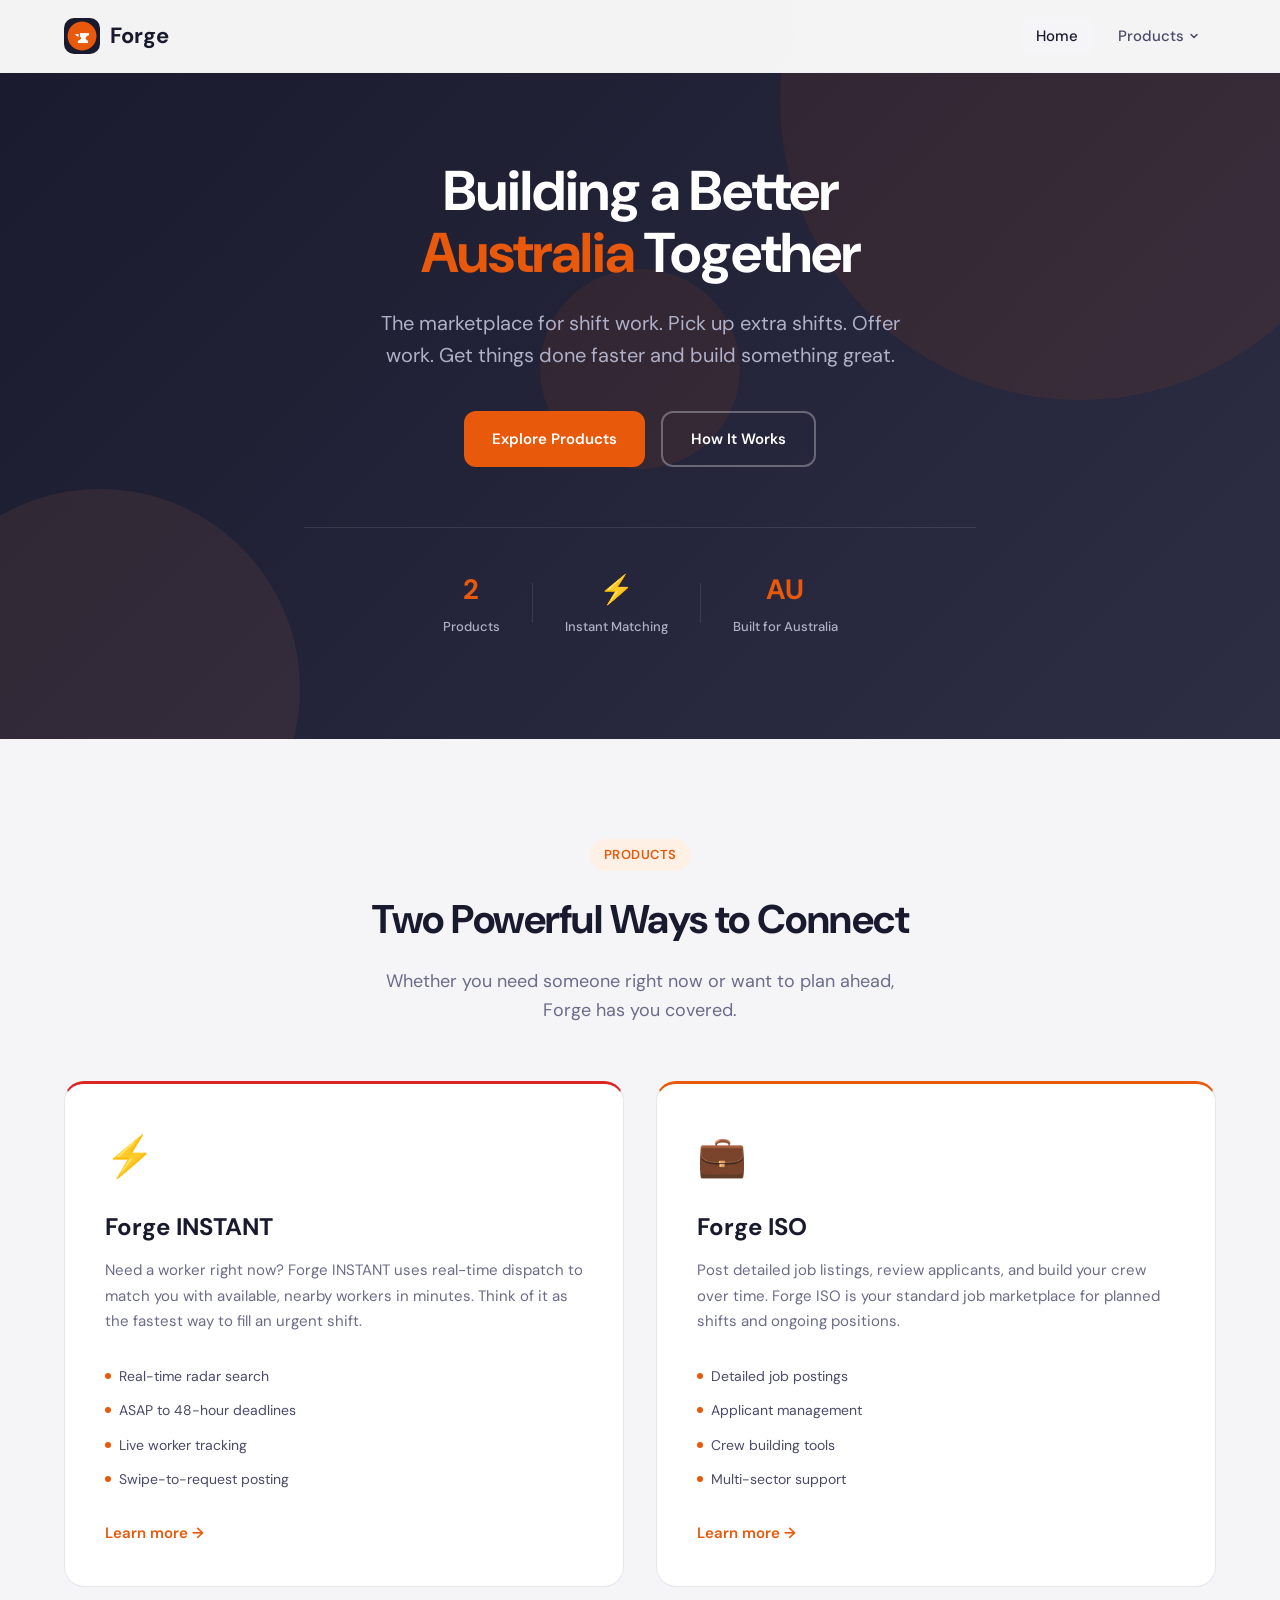
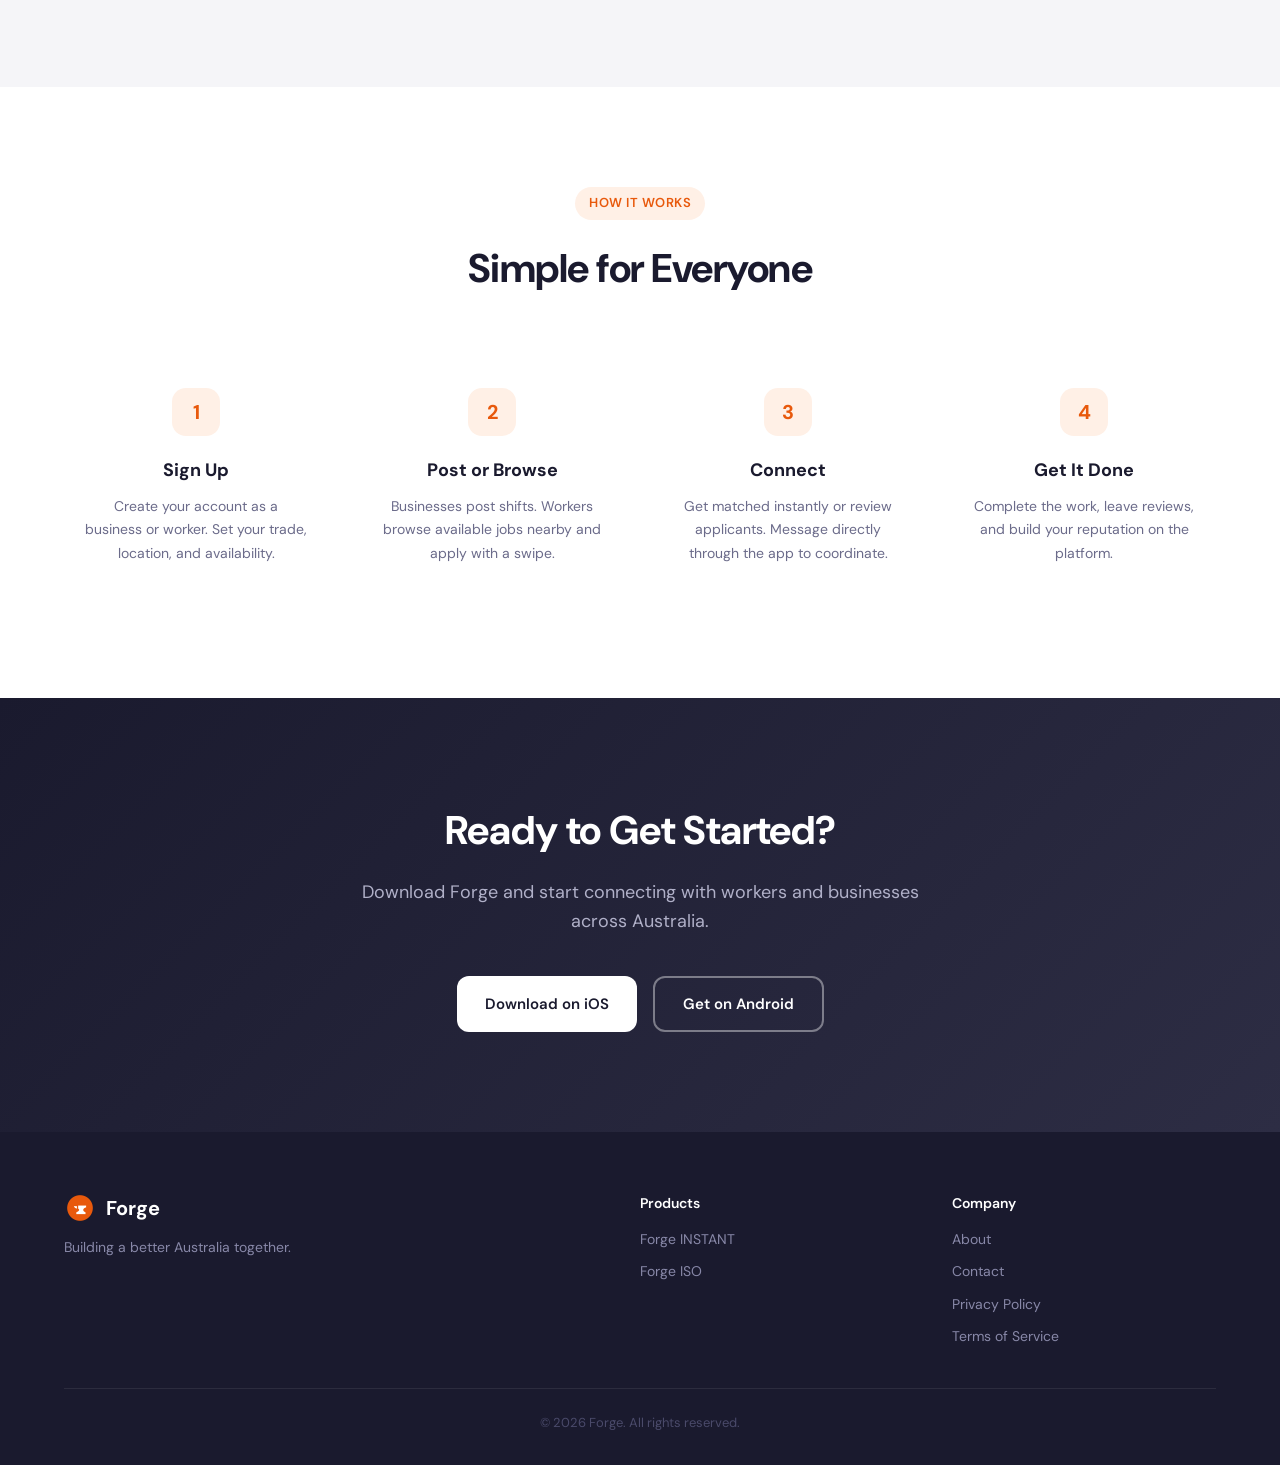
==== index.html @ b8b9a44b "Initial website - homepage, Forge INSTANT & Forge ISO product pages Co-Authored-By: Claude Opus 4.6 " ====
<!DOCTYPE html>
<html lang="en">
<head>
  <meta charset="UTF-8">
  <meta name="viewport" content="width=device-width, initial-scale=1.0">
  <title>Forge - Building a Better Australia Together</title>
  <link rel="icon" type="image/png" href="assets/icon.png">
  <link rel="preconnect" href="https://fonts.googleapis.com">
  <link rel="preconnect" href="https://fonts.gstatic.com" crossorigin>
  <link href="https://fonts.googleapis.com/css2?family=DM+Sans:ital,opsz,wght@0,9..40,400;0,9..40,500;0,9..40,600;0,9..40,700;1,9..40,400&display=swap" rel="stylesheet">
  <link rel="stylesheet" href="styles.css">
</head>
<body>

  <!-- Navigation -->
  <nav class="navbar">
    <div class="nav-container">
      <a href="index.html" class="nav-logo">
        <img src="assets/icon.png" alt="Forge" class="nav-logo-img">
        <span class="nav-logo-text">Forge</span>
      </a>

      <button class="nav-toggle" id="navToggle" aria-label="Toggle menu">
        <span></span>
        <span></span>
        <span></span>
      </button>

      <ul class="nav-menu" id="navMenu">
        <li><a href="index.html" class="nav-link active">Home</a></li>
        <li class="nav-dropdown">
          <a href="#" class="nav-link dropdown-trigger">
            Products
            <svg class="dropdown-arrow" width="12" height="12" viewBox="0 0 12 12" fill="none">
              <path d="M3 4.5L6 7.5L9 4.5" stroke="currentColor" stroke-width="1.5" stroke-linecap="round" stroke-linejoin="round"/>
            </svg>
          </a>
          <ul class="dropdown-menu">
            <li>
              <a href="forge-instant.html" class="dropdown-item">
                <span class="dropdown-icon">&#9889;</span>
                <div>
                  <span class="dropdown-item-title">Forge INSTANT</span>
                  <span class="dropdown-item-desc">Real-time worker dispatch</span>
                </div>
              </a>
            </li>
            <li>
              <a href="forge-iso.html" class="dropdown-item">
                <span class="dropdown-icon">&#128188;</span>
                <div>
                  <span class="dropdown-item-title">Forge ISO</span>
                  <span class="dropdown-item-desc">Standard job marketplace</span>
                </div>
              </a>
            </li>
          </ul>
        </li>
      </ul>
    </div>
  </nav>

  <!-- Hero Section -->
  <section class="hero">
    <div class="hero-bg-shapes">
      <div class="shape shape-1"></div>
      <div class="shape shape-2"></div>
      <div class="shape shape-3"></div>
    </div>
    <div class="container hero-content">
      <h1 class="hero-title">Building a Better<br><span class="highlight">Australia</span> Together</h1>
      <p class="hero-subtitle">The marketplace for shift work. Pick up extra shifts. Offer work. Get things done faster and build something great.</p>
      <div class="hero-actions">
        <a href="forge-instant.html" class="btn btn-primary">Explore Products</a>
        <a href="#how-it-works" class="btn btn-outline">How It Works</a>
      </div>
      <div class="hero-stats">
        <div class="stat">
          <span class="stat-number">2</span>
          <span class="stat-label">Products</span>
        </div>
        <div class="stat-divider"></div>
        <div class="stat">
          <span class="stat-number">&#9889;</span>
          <span class="stat-label">Instant Matching</span>
        </div>
        <div class="stat-divider"></div>
        <div class="stat">
          <span class="stat-number">AU</span>
          <span class="stat-label">Built for Australia</span>
        </div>
      </div>
    </div>
  </section>

  <!-- Products Overview -->
  <section class="products" id="products">
    <div class="container">
      <div class="section-header">
        <span class="section-tag">Products</span>
        <h2 class="section-title">Two Powerful Ways to Connect</h2>
        <p class="section-subtitle">Whether you need someone right now or want to plan ahead, Forge has you covered.</p>
      </div>

      <div class="product-cards">
        <!-- Forge INSTANT -->
        <a href="forge-instant.html" class="product-card product-card-instant">
          <div class="product-card-icon">&#9889;</div>
          <h3 class="product-card-title">Forge INSTANT</h3>
          <p class="product-card-desc">Need a worker right now? Forge INSTANT uses real-time dispatch to match you with available, nearby workers in minutes. Think of it as the fastest way to fill an urgent shift.</p>
          <ul class="product-features">
            <li>Real-time radar search</li>
            <li>ASAP to 48-hour deadlines</li>
            <li>Live worker tracking</li>
            <li>Swipe-to-request posting</li>
          </ul>
          <span class="product-card-link">Learn more &rarr;</span>
        </a>

        <!-- Forge ISO -->
        <a href="forge-iso.html" class="product-card product-card-iso">
          <div class="product-card-icon">&#128188;</div>
          <h3 class="product-card-title">Forge ISO</h3>
          <p class="product-card-desc">Post detailed job listings, review applicants, and build your crew over time. Forge ISO is your standard job marketplace for planned shifts and ongoing positions.</p>
          <ul class="product-features">
            <li>Detailed job postings</li>
            <li>Applicant management</li>
            <li>Crew building tools</li>
            <li>Multi-sector support</li>
          </ul>
          <span class="product-card-link">Learn more &rarr;</span>
        </a>
      </div>
    </div>
  </section>

  <!-- How It Works -->
  <section class="how-it-works" id="how-it-works">
    <div class="container">
      <div class="section-header">
        <span class="section-tag">How It Works</span>
        <h2 class="section-title">Simple for Everyone</h2>
      </div>

      <div class="steps-grid">
        <div class="step-card">
          <div class="step-number">1</div>
          <h3 class="step-title">Sign Up</h3>
          <p class="step-desc">Create your account as a business or worker. Set your trade, location, and availability.</p>
        </div>
        <div class="step-card">
          <div class="step-number">2</div>
          <h3 class="step-title">Post or Browse</h3>
          <p class="step-desc">Businesses post shifts. Workers browse available jobs nearby and apply with a swipe.</p>
        </div>
        <div class="step-card">
          <div class="step-number">3</div>
          <h3 class="step-title">Connect</h3>
          <p class="step-desc">Get matched instantly or review applicants. Message directly through the app to coordinate.</p>
        </div>
        <div class="step-card">
          <div class="step-number">4</div>
          <h3 class="step-title">Get It Done</h3>
          <p class="step-desc">Complete the work, leave reviews, and build your reputation on the platform.</p>
        </div>
      </div>
    </div>
  </section>

  <!-- CTA Section -->
  <section class="cta">
    <div class="container">
      <div class="cta-content">
        <h2 class="cta-title">Ready to Get Started?</h2>
        <p class="cta-subtitle">Download Forge and start connecting with workers and businesses across Australia.</p>
        <div class="cta-buttons">
          <a href="#" class="btn btn-white">Download on iOS</a>
          <a href="#" class="btn btn-white-outline">Get on Android</a>
        </div>
      </div>
    </div>
  </section>

  <!-- Footer -->
  <footer class="footer">
    <div class="container">
      <div class="footer-grid">
        <div class="footer-brand">
          <div class="footer-logo">
            <img src="assets/icon.png" alt="Forge" class="footer-logo-img">
            <span class="footer-logo-text">Forge</span>
          </div>
          <p class="footer-tagline">Building a better Australia together.</p>
        </div>
        <div class="footer-links">
          <h4 class="footer-heading">Products</h4>
          <a href="forge-instant.html">Forge INSTANT</a>
          <a href="forge-iso.html">Forge ISO</a>
        </div>
        <div class="footer-links">
          <h4 class="footer-heading">Company</h4>
          <a href="#">About</a>
          <a href="#">Contact</a>
          <a href="#">Privacy Policy</a>
          <a href="#">Terms of Service</a>
        </div>
      </div>
      <div class="footer-bottom">
        <p>&copy; 2026 Forge. All rights reserved.</p>
      </div>
    </div>
  </footer>

  <script src="script.js"></script>
</body>
</html>
---- styles.css ----
/* ─── Forge Color Palette (matched from app) ─── */
:root {
  --orange: #E8590C;
  --orange-light: #FF8A4C;
  --orange-muted: #FFF0E6;
  --charcoal: #1A1A2E;
  --charcoal-light: #2D2D44;
  --steel: #4A4A6A;
  --steel-light: #8888A8;
  --slate: #B0B0C8;
  --background: #F5F5F8;
  --surface: #FFFFFF;
  --surface-secondary: #EEEEF2;
  --urgent: #DC2626;
  --urgent-light: #FEE2E2;
  --success: #16A34A;
  --success-light: #DCFCE7;
  --text: #1A1A2E;
  --text-secondary: #6B6B8A;
  --text-muted: #9CA3AF;
  --border: #E5E5EC;
  --border-light: #F0F0F5;
}

/* ─── Reset & Base ─── */
*, *::before, *::after {
  margin: 0;
  padding: 0;
  box-sizing: border-box;
}

html {
  scroll-behavior: smooth;
}

body {
  font-family: 'DM Sans', -apple-system, BlinkMacSystemFont, sans-serif;
  color: var(--text);
  background: var(--surface);
  line-height: 1.6;
  -webkit-font-smoothing: antialiased;
}

a {
  text-decoration: none;
  color: inherit;
}

.container {
  max-width: 1200px;
  margin: 0 auto;
  padding: 0 24px;
}

/* ─── Navbar ─── */
.navbar {
  position: fixed;
  top: 0;
  left: 0;
  right: 0;
  z-index: 1000;
  background: rgba(255, 255, 255, 0.95);
  backdrop-filter: blur(20px);
  -webkit-backdrop-filter: blur(20px);
  border-bottom: 1px solid var(--border-light);
}

.nav-container {
  max-width: 1200px;
  margin: 0 auto;
  padding: 0 24px;
  display: flex;
  align-items: center;
  justify-content: space-between;
  height: 72px;
}

.nav-logo {
  display: flex;
  align-items: center;
  gap: 10px;
}

.nav-logo-img {
  width: 36px;
  height: 36px;
  border-radius: 10px;
}

.nav-logo-text {
  font-size: 22px;
  font-weight: 700;
  color: var(--charcoal);
}

.nav-menu {
  display: flex;
  align-items: center;
  gap: 8px;
  list-style: none;
}

.nav-link {
  padding: 8px 16px;
  font-size: 15px;
  font-weight: 500;
  color: var(--steel);
  border-radius: 8px;
  transition: all 0.2s;
}

.nav-link:hover,
.nav-link.active {
  color: var(--charcoal);
  background: var(--background);
}

/* Dropdown */
.nav-dropdown {
  position: relative;
}

.dropdown-trigger {
  display: flex;
  align-items: center;
  gap: 4px;
  cursor: pointer;
}

.dropdown-arrow {
  transition: transform 0.2s;
}

.nav-dropdown:hover .dropdown-arrow {
  transform: rotate(180deg);
}

.dropdown-menu {
  position: absolute;
  top: calc(100% + 8px);
  left: 50%;
  transform: translateX(-50%);
  background: var(--surface);
  border: 1px solid var(--border);
  border-radius: 16px;
  padding: 8px;
  min-width: 280px;
  box-shadow: 0 12px 40px rgba(0, 0, 0, 0.12);
  opacity: 0;
  visibility: hidden;
  transform: translateX(-50%) translateY(8px);
  transition: all 0.2s ease;
  list-style: none;
}

.nav-dropdown:hover .dropdown-menu {
  opacity: 1;
  visibility: visible;
  transform: translateX(-50%) translateY(0);
}

.dropdown-item {
  display: flex;
  align-items: center;
  gap: 12px;
  padding: 12px 16px;
  border-radius: 12px;
  transition: background 0.15s;
}

.dropdown-item:hover {
  background: var(--background);
}

.dropdown-icon {
  font-size: 24px;
  width: 40px;
  height: 40px;
  display: flex;
  align-items: center;
  justify-content: center;
  background: var(--orange-muted);
  border-radius: 10px;
  flex-shrink: 0;
}

.dropdown-item-title {
  display: block;
  font-weight: 600;
  font-size: 14px;
  color: var(--charcoal);
}

.dropdown-item-desc {
  display: block;
  font-size: 13px;
  color: var(--text-muted);
}

/* Mobile nav toggle */
.nav-toggle {
  display: none;
  flex-direction: column;
  gap: 5px;
  background: none;
  border: none;
  cursor: pointer;
  padding: 4px;
}

.nav-toggle span {
  display: block;
  width: 24px;
  height: 2px;
  background: var(--charcoal);
  border-radius: 2px;
  transition: all 0.3s;
}

/* ─── Hero ─── */
.hero {
  position: relative;
  padding: 160px 0 100px;
  overflow: hidden;
  background: linear-gradient(135deg, var(--charcoal) 0%, var(--charcoal-light) 100%);
  color: #fff;
}

.hero-bg-shapes {
  position: absolute;
  inset: 0;
  overflow: hidden;
}

.shape {
  position: absolute;
  border-radius: 50%;
  opacity: 0.08;
}

.shape-1 {
  width: 600px;
  height: 600px;
  background: var(--orange);
  top: -200px;
  right: -100px;
}

.shape-2 {
  width: 400px;
  height: 400px;
  background: var(--orange-light);
  bottom: -150px;
  left: -100px;
}

.shape-3 {
  width: 200px;
  height: 200px;
  background: var(--orange);
  top: 50%;
  left: 50%;
  transform: translate(-50%, -50%);
}

.hero-content {
  position: relative;
  text-align: center;
  max-width: 720px;
  margin: 0 auto;
}

.hero-title {
  font-size: 56px;
  font-weight: 700;
  line-height: 1.1;
  margin-bottom: 24px;
  letter-spacing: -1px;
}

.highlight {
  color: var(--orange);
}

.hero-subtitle {
  font-size: 20px;
  color: var(--slate);
  line-height: 1.6;
  margin-bottom: 40px;
  max-width: 560px;
  margin-left: auto;
  margin-right: auto;
}

.hero-actions {
  display: flex;
  gap: 16px;
  justify-content: center;
  margin-bottom: 60px;
}

.hero-stats {
  display: flex;
  align-items: center;
  justify-content: center;
  gap: 32px;
  padding-top: 40px;
  border-top: 1px solid rgba(255, 255, 255, 0.1);
}

.stat {
  text-align: center;
}

.stat-number {
  display: block;
  font-size: 28px;
  font-weight: 700;
  color: var(--orange);
}

.stat-label {
  font-size: 13px;
  color: var(--slate);
  font-weight: 500;
}

.stat-divider {
  width: 1px;
  height: 40px;
  background: rgba(255, 255, 255, 0.1);
}

/* ─── Buttons ─── */
.btn {
  display: inline-flex;
  align-items: center;
  justify-content: center;
  padding: 14px 28px;
  font-size: 15px;
  font-weight: 600;
  border-radius: 12px;
  transition: all 0.2s;
  cursor: pointer;
  border: none;
  font-family: inherit;
}

.btn-primary {
  background: var(--orange);
  color: #fff;
}

.btn-primary:hover {
  background: #d14e08;
  transform: translateY(-1px);
  box-shadow: 0 8px 24px rgba(232, 89, 12, 0.3);
}

.btn-outline {
  background: transparent;
  color: #fff;
  border: 2px solid rgba(255, 255, 255, 0.3);
}

.btn-outline:hover {
  border-color: rgba(255, 255, 255, 0.6);
  background: rgba(255, 255, 255, 0.05);
}

.btn-white {
  background: #fff;
  color: var(--charcoal);
}

.btn-white:hover {
  transform: translateY(-1px);
  box-shadow: 0 8px 24px rgba(0, 0, 0, 0.15);
}

.btn-white-outline {
  background: transparent;
  color: #fff;
  border: 2px solid rgba(255, 255, 255, 0.4);
}

.btn-white-outline:hover {
  border-color: #fff;
  background: rgba(255, 255, 255, 0.1);
}

/* ─── Section Headers ─── */
.section-header {
  text-align: center;
  margin-bottom: 56px;
}

.section-tag {
  display: inline-block;
  padding: 6px 14px;
  font-size: 13px;
  font-weight: 600;
  color: var(--orange);
  background: var(--orange-muted);
  border-radius: 20px;
  margin-bottom: 16px;
  text-transform: uppercase;
  letter-spacing: 0.5px;
}

.section-title {
  font-size: 40px;
  font-weight: 700;
  color: var(--charcoal);
  margin-bottom: 16px;
  letter-spacing: -0.5px;
}

.section-subtitle {
  font-size: 18px;
  color: var(--text-secondary);
  max-width: 560px;
  margin: 0 auto;
}

/* ─── Products Section ─── */
.products {
  padding: 100px 0;
  background: var(--background);
}

.product-cards {
  display: grid;
  grid-template-columns: 1fr 1fr;
  gap: 32px;
}

.product-card {
  display: block;
  background: var(--surface);
  border-radius: 20px;
  padding: 40px;
  border: 1px solid var(--border);
  transition: all 0.3s ease;
}

.product-card:hover {
  transform: translateY(-4px);
  box-shadow: 0 20px 60px rgba(0, 0, 0, 0.08);
  border-color: var(--orange);
}

.product-card-icon {
  font-size: 40px;
  margin-bottom: 20px;
}

.product-card-title {
  font-size: 24px;
  font-weight: 700;
  color: var(--charcoal);
  margin-bottom: 12px;
}

.product-card-desc {
  font-size: 15px;
  color: var(--text-secondary);
  line-height: 1.7;
  margin-bottom: 24px;
}

.product-features {
  list-style: none;
  margin-bottom: 24px;
}

.product-features li {
  padding: 6px 0;
  font-size: 14px;
  color: var(--steel);
  display: flex;
  align-items: center;
  gap: 8px;
}

.product-features li::before {
  content: '';
  width: 6px;
  height: 6px;
  border-radius: 50%;
  background: var(--orange);
  flex-shrink: 0;
}

.product-card-link {
  font-size: 15px;
  font-weight: 600;
  color: var(--orange);
  transition: gap 0.2s;
  display: inline-flex;
  align-items: center;
  gap: 4px;
}

.product-card:hover .product-card-link {
  gap: 8px;
}

/* Instant card accent */
.product-card-instant {
  border-top: 3px solid var(--urgent);
}

/* ISO card accent */
.product-card-iso {
  border-top: 3px solid var(--orange);
}

/* ─── How It Works ─── */
.how-it-works {
  padding: 100px 0;
}

.steps-grid {
  display: grid;
  grid-template-columns: repeat(4, 1fr);
  gap: 32px;
}

.step-card {
  text-align: center;
  padding: 32px 20px;
}

.step-number {
  width: 48px;
  height: 48px;
  border-radius: 14px;
  background: var(--orange-muted);
  color: var(--orange);
  font-size: 20px;
  font-weight: 700;
  display: inline-flex;
  align-items: center;
  justify-content: center;
  margin-bottom: 20px;
}

.step-title {
  font-size: 18px;
  font-weight: 700;
  color: var(--charcoal);
  margin-bottom: 10px;
}

.step-desc {
  font-size: 14px;
  color: var(--text-secondary);
  line-height: 1.7;
}

/* ─── CTA Section ─── */
.cta {
  padding: 100px 0;
  background: linear-gradient(135deg, var(--charcoal) 0%, var(--charcoal-light) 100%);
}

.cta-content {
  text-align: center;
  max-width: 560px;
  margin: 0 auto;
}

.cta-title {
  font-size: 40px;
  font-weight: 700;
  color: #fff;
  margin-bottom: 16px;
}

.cta-subtitle {
  font-size: 18px;
  color: var(--slate);
  margin-bottom: 40px;
  line-height: 1.6;
}

.cta-buttons {
  display: flex;
  gap: 16px;
  justify-content: center;
}

/* ─── Footer ─── */
.footer {
  padding: 60px 0 32px;
  background: var(--charcoal);
  color: var(--slate);
}

.footer-grid {
  display: grid;
  grid-template-columns: 2fr 1fr 1fr;
  gap: 48px;
  padding-bottom: 40px;
  border-bottom: 1px solid rgba(255, 255, 255, 0.08);
}

.footer-logo {
  display: flex;
  align-items: center;
  gap: 10px;
  margin-bottom: 12px;
}

.footer-logo-img {
  width: 32px;
  height: 32px;
  border-radius: 8px;
}

.footer-logo-text {
  font-size: 20px;
  font-weight: 700;
  color: #fff;
}

.footer-tagline {
  font-size: 14px;
  color: var(--steel-light);
}

.footer-links {
  display: flex;
  flex-direction: column;
  gap: 10px;
}

.footer-heading {
  font-size: 14px;
  font-weight: 600;
  color: #fff;
  margin-bottom: 4px;
}

.footer-links a {
  font-size: 14px;
  color: var(--steel-light);
  transition: color 0.2s;
}

.footer-links a:hover {
  color: var(--orange);
}

.footer-bottom {
  padding-top: 24px;
  text-align: center;
  font-size: 13px;
  color: var(--steel);
}

/* ─── Responsive ─── */
@media (max-width: 768px) {
  .nav-toggle {
    display: flex;
  }

  .nav-menu {
    display: none;
    position: absolute;
    top: 72px;
    left: 0;
    right: 0;
    background: var(--surface);
    flex-direction: column;
    padding: 16px 24px;
    border-bottom: 1px solid var(--border);
    box-shadow: 0 8px 24px rgba(0, 0, 0, 0.08);
  }

  .nav-menu.open {
    display: flex;
  }

  .dropdown-menu {
    position: static;
    transform: none;
    box-shadow: none;
    border: none;
    padding: 0 0 0 16px;
    opacity: 1;
    visibility: visible;
    display: none;
    min-width: auto;
  }

  .nav-dropdown.open .dropdown-menu {
    display: block;
  }

  .hero-title {
    font-size: 36px;
  }

  .hero-subtitle {
    font-size: 17px;
  }

  .hero-actions {
    flex-direction: column;
    align-items: center;
  }

  .hero-stats {
    flex-direction: column;
    gap: 20px;
  }

  .stat-divider {
    width: 40px;
    height: 1px;
  }

  .product-cards {
    grid-template-columns: 1fr;
  }

  .steps-grid {
    grid-template-columns: 1fr 1fr;
    gap: 24px;
  }

  .section-title {
    font-size: 30px;
  }

  .cta-title {
    font-size: 30px;
  }

  .cta-buttons {
    flex-direction: column;
    align-items: center;
  }

  .footer-grid {
    grid-template-columns: 1fr;
    gap: 32px;
  }
}

@media (max-width: 480px) {
  .hero {
    padding: 130px 0 70px;
  }

  .hero-title {
    font-size: 30px;
  }

  .steps-grid {
    grid-template-columns: 1fr;
  }

  .product-card {
    padding: 28px;
  }
}
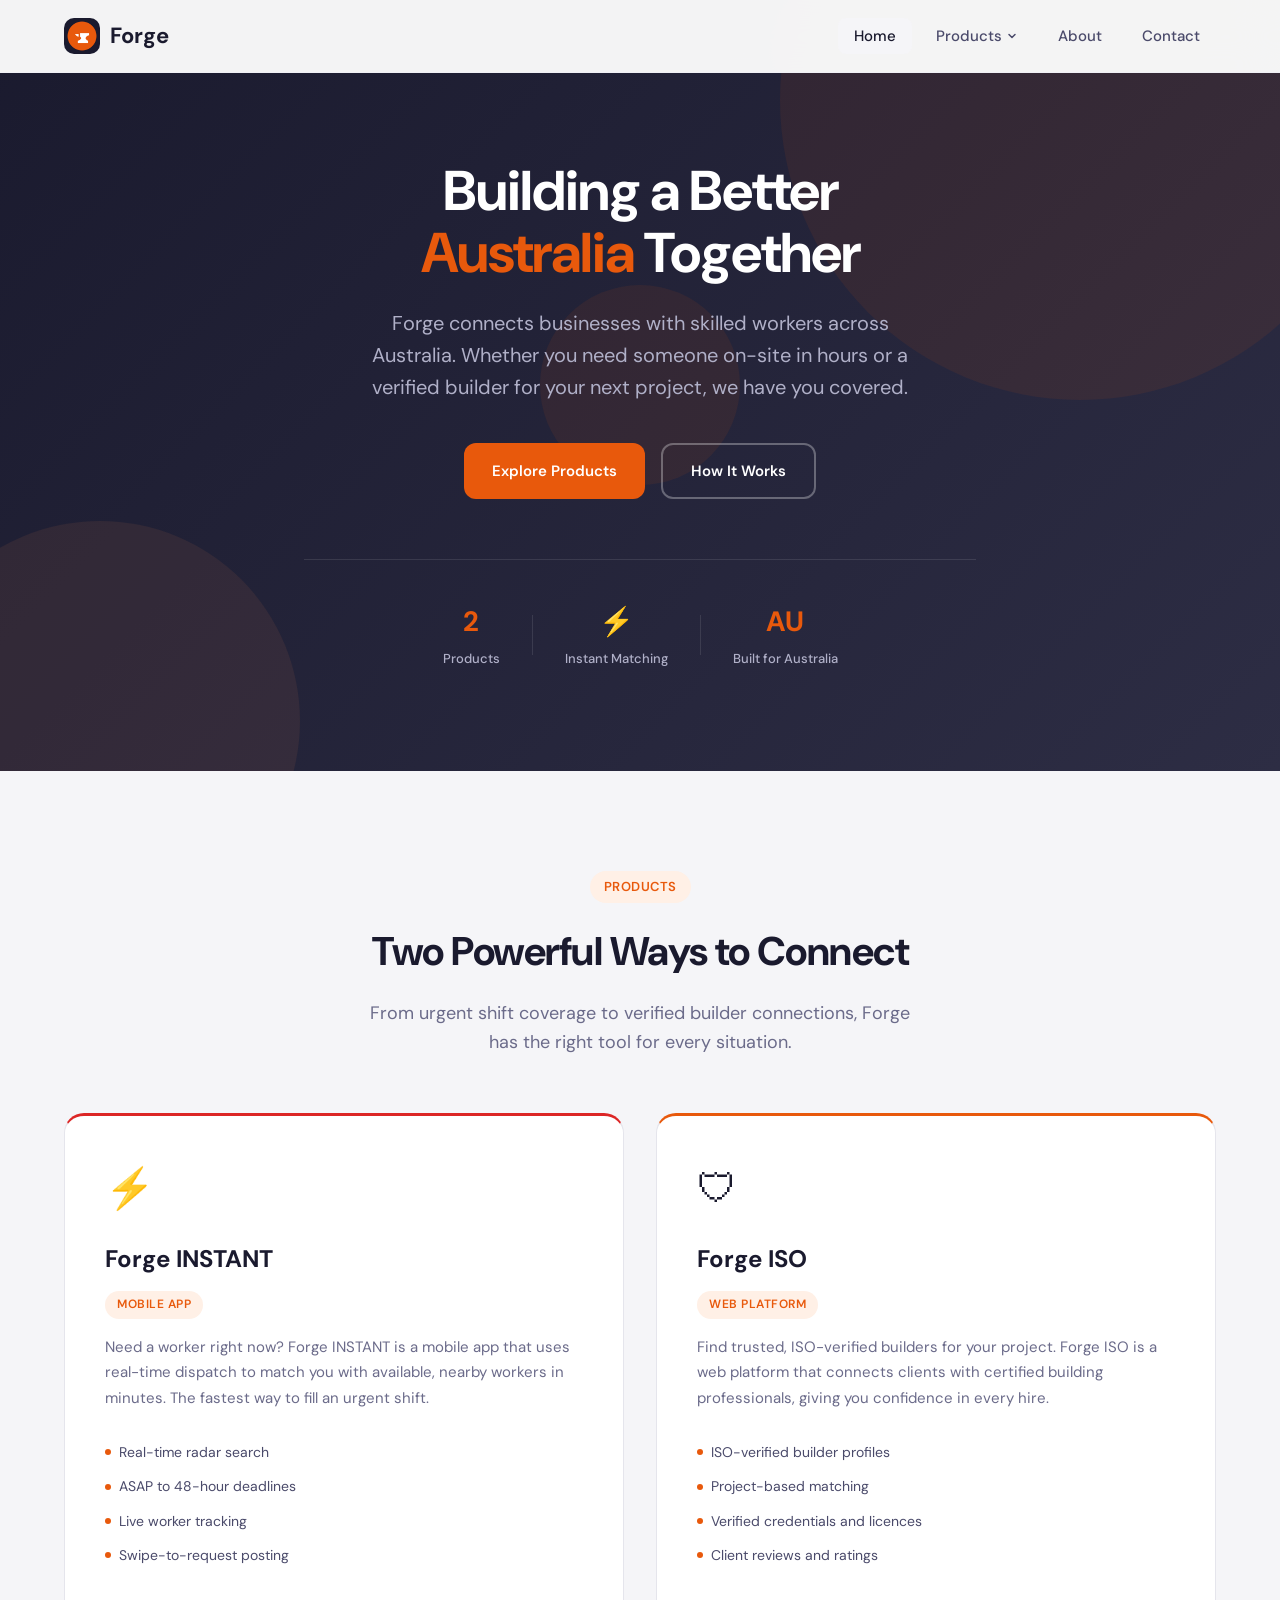
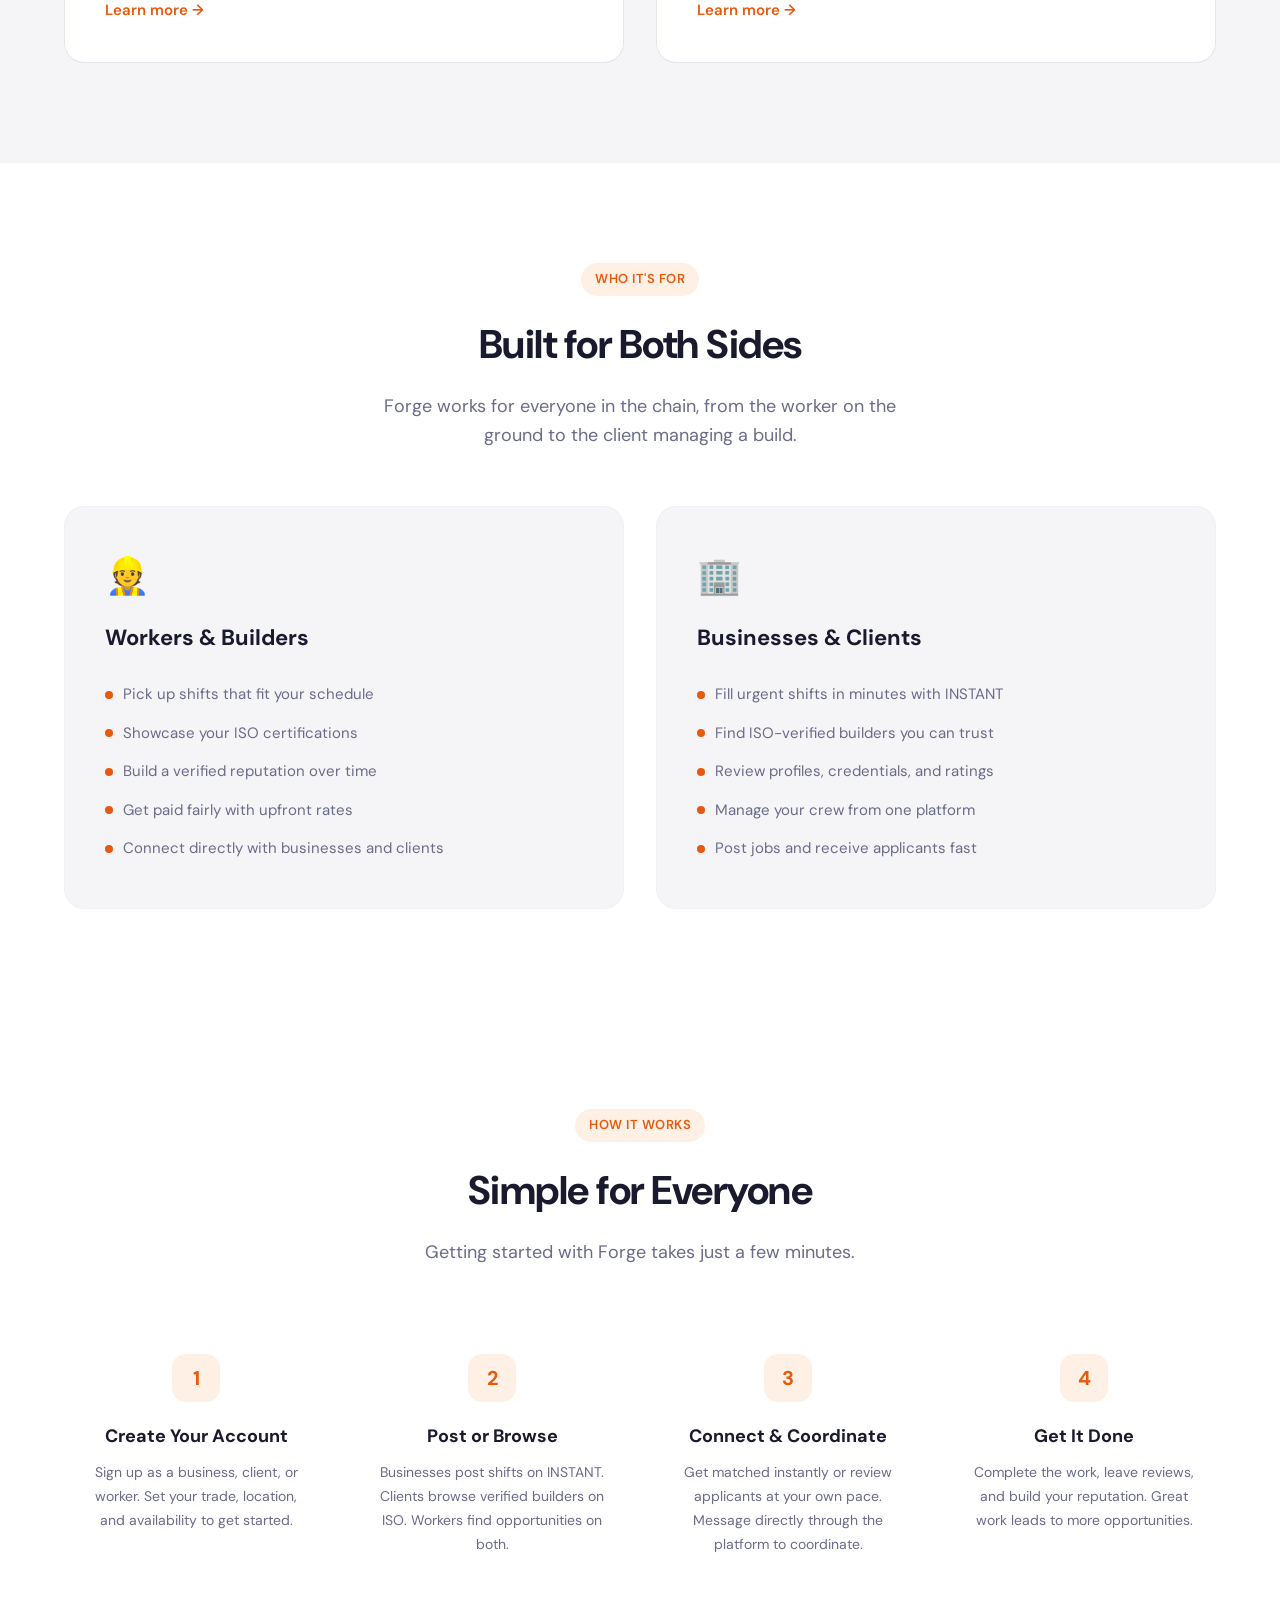
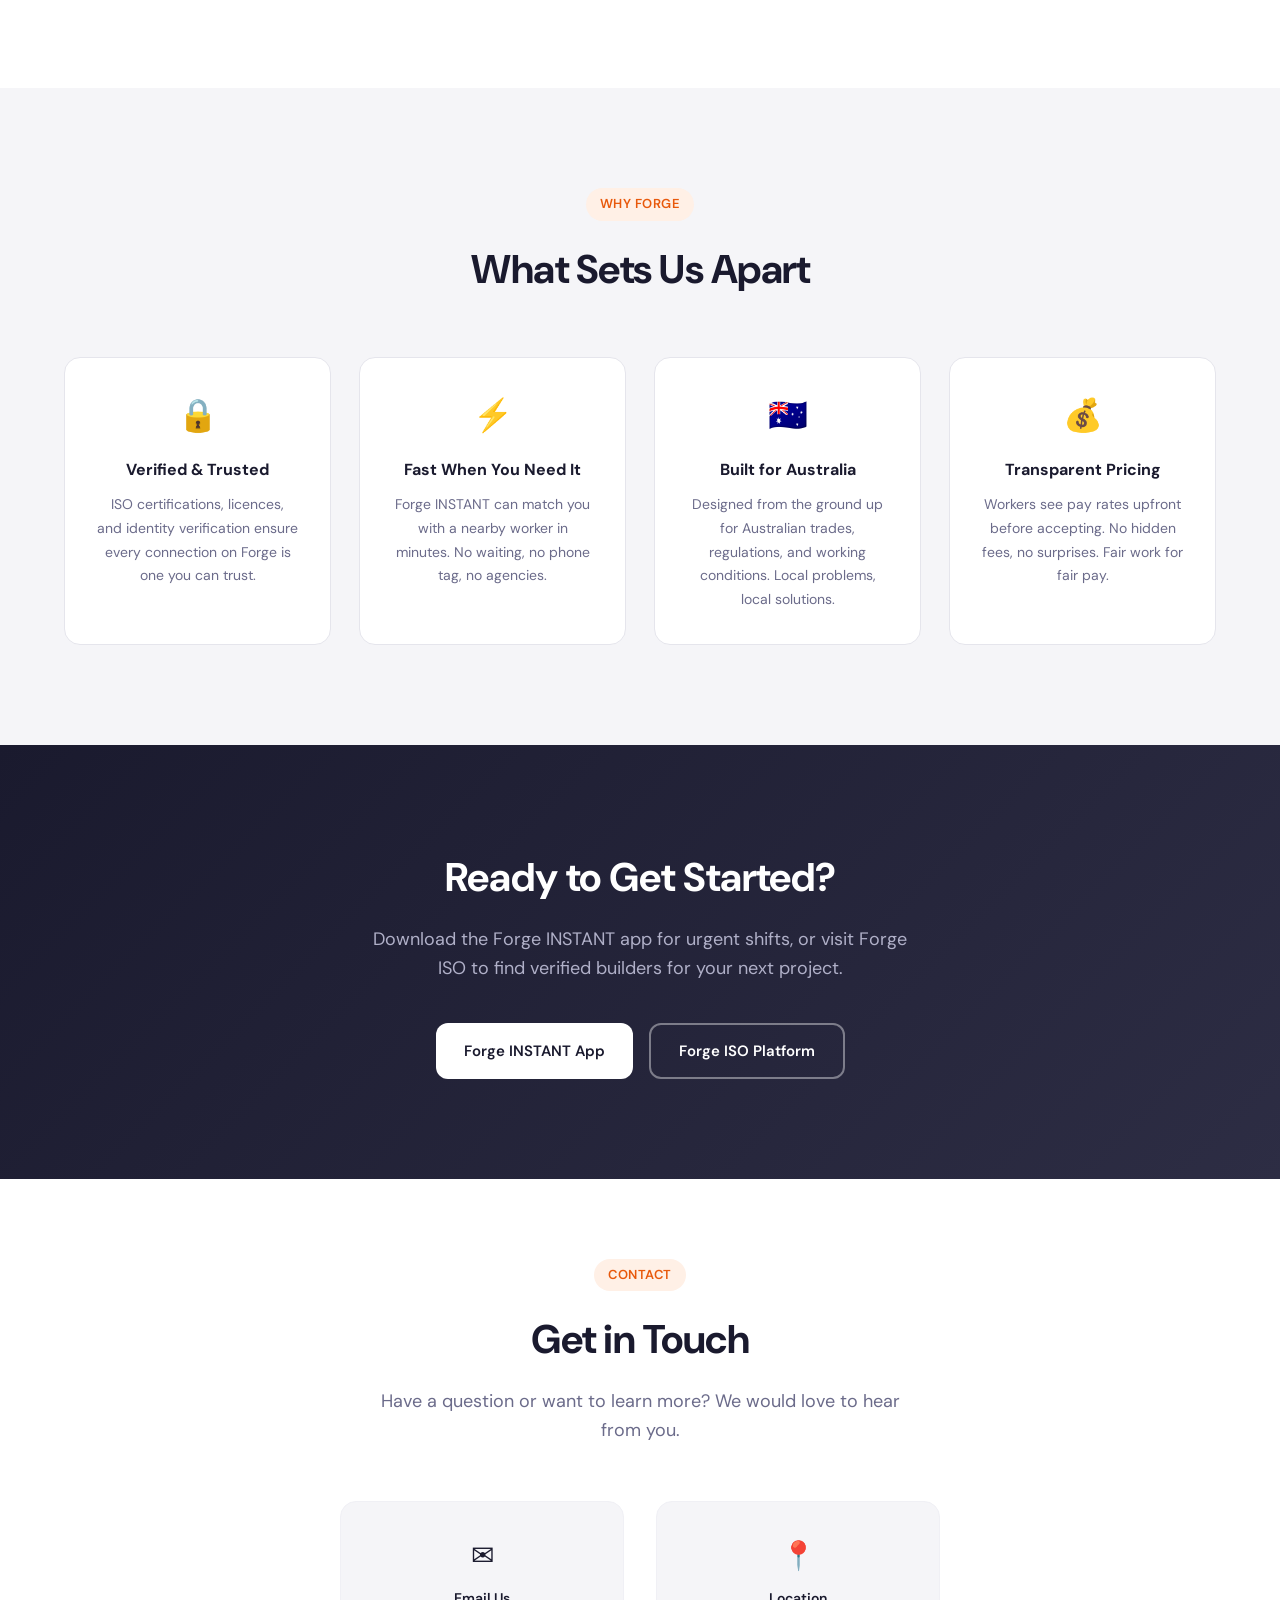
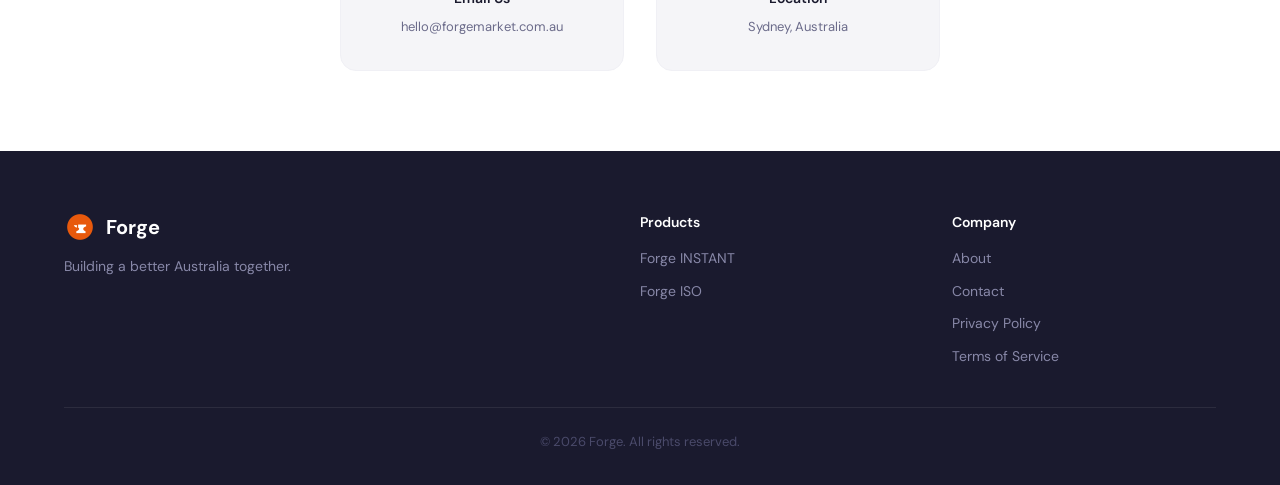
==== commit 37101c44: "Refine website copy, add new sections, update Forge ISO messaging - Updated Forge ISO to focus on IS" ====
--- a/index.html
+++ b/index.html
@@ -4,6 +4,11 @@
   <meta charset="UTF-8">
   <meta name="viewport" content="width=device-width, initial-scale=1.0">
   <title>Forge - Building a Better Australia Together</title>
+  <meta name="description" content="Forge connects businesses with skilled workers across Australia. Forge INSTANT for urgent shift filling via mobile. Forge ISO for connecting clients with ISO-verified builders.">
+  <meta property="og:title" content="Forge - Building a Better Australia Together">
+  <meta property="og:description" content="Two powerful products to connect businesses with skilled workers across Australia.">
+  <meta property="og:type" content="website">
+  <meta property="og:image" content="assets/icon.png">
   <link rel="icon" type="image/png" href="assets/icon.png">
   <link rel="preconnect" href="https://fonts.googleapis.com">
   <link rel="preconnect" href="https://fonts.gstatic.com" crossorigin>
@@ -41,21 +46,23 @@
                 <span class="dropdown-icon">&#9889;</span>
                 <div>
                   <span class="dropdown-item-title">Forge INSTANT</span>
-                  <span class="dropdown-item-desc">Real-time worker dispatch</span>
+                  <span class="dropdown-item-desc">On-demand worker dispatch app</span>
                 </div>
               </a>
             </li>
             <li>
               <a href="forge-iso.html" class="dropdown-item">
-                <span class="dropdown-icon">&#128188;</span>
+                <span class="dropdown-icon">&#128737;</span>
                 <div>
                   <span class="dropdown-item-title">Forge ISO</span>
-                  <span class="dropdown-item-desc">Standard job marketplace</span>
+                  <span class="dropdown-item-desc">Verified builders for your project</span>
                 </div>
               </a>
             </li>
           </ul>
         </li>
+        <li><a href="#about" class="nav-link">About</a></li>
+        <li><a href="#contact" class="nav-link">Contact</a></li>
       </ul>
     </div>
   </nav>
@@ -69,9 +76,9 @@
     </div>
     <div class="container hero-content">
       <h1 class="hero-title">Building a Better<br><span class="highlight">Australia</span> Together</h1>
-      <p class="hero-subtitle">The marketplace for shift work. Pick up extra shifts. Offer work. Get things done faster and build something great.</p>
+      <p class="hero-subtitle">Forge connects businesses with skilled workers across Australia. Whether you need someone on-site in hours or a verified builder for your next project, we have you covered.</p>
       <div class="hero-actions">
-        <a href="forge-instant.html" class="btn btn-primary">Explore Products</a>
+        <a href="#products" class="btn btn-primary">Explore Products</a>
         <a href="#how-it-works" class="btn btn-outline">How It Works</a>
       </div>
       <div class="hero-stats">
@@ -99,7 +106,7 @@
       <div class="section-header">
         <span class="section-tag">Products</span>
         <h2 class="section-title">Two Powerful Ways to Connect</h2>
-        <p class="section-subtitle">Whether you need someone right now or want to plan ahead, Forge has you covered.</p>
+        <p class="section-subtitle">From urgent shift coverage to verified builder connections, Forge has the right tool for every situation.</p>
       </div>
 
       <div class="product-cards">
@@ -107,7 +114,8 @@
         <a href="forge-instant.html" class="product-card product-card-instant">
           <div class="product-card-icon">&#9889;</div>
           <h3 class="product-card-title">Forge INSTANT</h3>
-          <p class="product-card-desc">Need a worker right now? Forge INSTANT uses real-time dispatch to match you with available, nearby workers in minutes. Think of it as the fastest way to fill an urgent shift.</p>
+          <p class="product-card-badge">Mobile App</p>
+          <p class="product-card-desc">Need a worker right now? Forge INSTANT is a mobile app that uses real-time dispatch to match you with available, nearby workers in minutes. The fastest way to fill an urgent shift.</p>
           <ul class="product-features">
             <li>Real-time radar search</li>
             <li>ASAP to 48-hour deadlines</li>
@@ -119,14 +127,15 @@
 
         <!-- Forge ISO -->
         <a href="forge-iso.html" class="product-card product-card-iso">
-          <div class="product-card-icon">&#128188;</div>
+          <div class="product-card-icon">&#128737;</div>
           <h3 class="product-card-title">Forge ISO</h3>
-          <p class="product-card-desc">Post detailed job listings, review applicants, and build your crew over time. Forge ISO is your standard job marketplace for planned shifts and ongoing positions.</p>
+          <p class="product-card-badge">Web Platform</p>
+          <p class="product-card-desc">Find trusted, ISO-verified builders for your project. Forge ISO is a web platform that connects clients with certified building professionals, giving you confidence in every hire.</p>
           <ul class="product-features">
-            <li>Detailed job postings</li>
-            <li>Applicant management</li>
-            <li>Crew building tools</li>
-            <li>Multi-sector support</li>
+            <li>ISO-verified builder profiles</li>
+            <li>Project-based matching</li>
+            <li>Verified credentials and licences</li>
+            <li>Client reviews and ratings</li>
           </ul>
           <span class="product-card-link">Learn more &rarr;</span>
         </a>
@@ -134,34 +143,104 @@
     </div>
   </section>
 
+  <!-- Who It's For -->
+  <section class="who-its-for" id="who">
+    <div class="container">
+      <div class="section-header">
+        <span class="section-tag">Who It's For</span>
+        <h2 class="section-title">Built for Both Sides</h2>
+        <p class="section-subtitle">Forge works for everyone in the chain, from the worker on the ground to the client managing a build.</p>
+      </div>
+
+      <div class="audience-grid">
+        <div class="audience-card">
+          <div class="audience-icon">&#128119;</div>
+          <h3 class="audience-title">Workers &amp; Builders</h3>
+          <ul class="audience-list">
+            <li>Pick up shifts that fit your schedule</li>
+            <li>Showcase your ISO certifications</li>
+            <li>Build a verified reputation over time</li>
+            <li>Get paid fairly with upfront rates</li>
+            <li>Connect directly with businesses and clients</li>
+          </ul>
+        </div>
+        <div class="audience-card">
+          <div class="audience-icon">&#127970;</div>
+          <h3 class="audience-title">Businesses &amp; Clients</h3>
+          <ul class="audience-list">
+            <li>Fill urgent shifts in minutes with INSTANT</li>
+            <li>Find ISO-verified builders you can trust</li>
+            <li>Review profiles, credentials, and ratings</li>
+            <li>Manage your crew from one platform</li>
+            <li>Post jobs and receive applicants fast</li>
+          </ul>
+        </div>
+      </div>
+    </div>
+  </section>
+
   <!-- How It Works -->
   <section class="how-it-works" id="how-it-works">
     <div class="container">
       <div class="section-header">
         <span class="section-tag">How It Works</span>
         <h2 class="section-title">Simple for Everyone</h2>
+        <p class="section-subtitle">Getting started with Forge takes just a few minutes.</p>
       </div>
 
       <div class="steps-grid">
-        <div class="step-card">
+        <div class="step-card fade-in">
           <div class="step-number">1</div>
-          <h3 class="step-title">Sign Up</h3>
-          <p class="step-desc">Create your account as a business or worker. Set your trade, location, and availability.</p>
-        </div>
-        <div class="step-card">
+          <h3 class="step-title">Create Your Account</h3>
+          <p class="step-desc">Sign up as a business, client, or worker. Set your trade, location, and availability to get started.</p>
+        </div>
+        <div class="step-card fade-in">
           <div class="step-number">2</div>
           <h3 class="step-title">Post or Browse</h3>
-          <p class="step-desc">Businesses post shifts. Workers browse available jobs nearby and apply with a swipe.</p>
-        </div>
-        <div class="step-card">
+          <p class="step-desc">Businesses post shifts on INSTANT. Clients browse verified builders on ISO. Workers find opportunities on both.</p>
+        </div>
+        <div class="step-card fade-in">
           <div class="step-number">3</div>
-          <h3 class="step-title">Connect</h3>
-          <p class="step-desc">Get matched instantly or review applicants. Message directly through the app to coordinate.</p>
-        </div>
-        <div class="step-card">
+          <h3 class="step-title">Connect &amp; Coordinate</h3>
+          <p class="step-desc">Get matched instantly or review applicants at your own pace. Message directly through the platform to coordinate.</p>
+        </div>
+        <div class="step-card fade-in">
           <div class="step-number">4</div>
           <h3 class="step-title">Get It Done</h3>
-          <p class="step-desc">Complete the work, leave reviews, and build your reputation on the platform.</p>
+          <p class="step-desc">Complete the work, leave reviews, and build your reputation. Great work leads to more opportunities.</p>
+        </div>
+      </div>
+    </div>
+  </section>
+
+  <!-- Why Forge -->
+  <section class="why-forge" id="about">
+    <div class="container">
+      <div class="section-header">
+        <span class="section-tag">Why Forge</span>
+        <h2 class="section-title">What Sets Us Apart</h2>
+      </div>
+
+      <div class="why-grid">
+        <div class="why-card">
+          <div class="why-icon">&#128274;</div>
+          <h3>Verified &amp; Trusted</h3>
+          <p>ISO certifications, licences, and identity verification ensure every connection on Forge is one you can trust.</p>
+        </div>
+        <div class="why-card">
+          <div class="why-icon">&#9889;</div>
+          <h3>Fast When You Need It</h3>
+          <p>Forge INSTANT can match you with a nearby worker in minutes. No waiting, no phone tag, no agencies.</p>
+        </div>
+        <div class="why-card">
+          <div class="why-icon">&#127462;&#127482;</div>
+          <h3>Built for Australia</h3>
+          <p>Designed from the ground up for Australian trades, regulations, and working conditions. Local problems, local solutions.</p>
+        </div>
+        <div class="why-card">
+          <div class="why-icon">&#128176;</div>
+          <h3>Transparent Pricing</h3>
+          <p>Workers see pay rates upfront before accepting. No hidden fees, no surprises. Fair work for fair pay.</p>
         </div>
       </div>
     </div>
@@ -172,11 +251,34 @@
     <div class="container">
       <div class="cta-content">
         <h2 class="cta-title">Ready to Get Started?</h2>
-        <p class="cta-subtitle">Download Forge and start connecting with workers and businesses across Australia.</p>
+        <p class="cta-subtitle">Download the Forge INSTANT app for urgent shifts, or visit Forge ISO to find verified builders for your next project.</p>
         <div class="cta-buttons">
-          <a href="#" class="btn btn-white">Download on iOS</a>
-          <a href="#" class="btn btn-white-outline">Get on Android</a>
-        </div>
+          <a href="forge-instant.html" class="btn btn-white">Forge INSTANT App</a>
+          <a href="forge-iso.html" class="btn btn-white-outline">Forge ISO Platform</a>
+        </div>
+      </div>
+    </div>
+  </section>
+
+  <!-- Contact -->
+  <section class="contact" id="contact">
+    <div class="container">
+      <div class="section-header">
+        <span class="section-tag">Contact</span>
+        <h2 class="section-title">Get in Touch</h2>
+        <p class="section-subtitle">Have a question or want to learn more? We would love to hear from you.</p>
+      </div>
+      <div class="contact-info">
+        <a href="mailto:hello@forgemarket.com.au" class="contact-card">
+          <span class="contact-icon">&#9993;</span>
+          <span class="contact-label">Email Us</span>
+          <span class="contact-detail">hello@forgemarket.com.au</span>
+        </a>
+        <a href="#" class="contact-card">
+          <span class="contact-icon">&#128205;</span>
+          <span class="contact-label">Location</span>
+          <span class="contact-detail">Sydney, Australia</span>
+        </a>
       </div>
     </div>
   </section>
@@ -199,8 +301,8 @@
         </div>
         <div class="footer-links">
           <h4 class="footer-heading">Company</h4>
-          <a href="#">About</a>
-          <a href="#">Contact</a>
+          <a href="#about">About</a>
+          <a href="#contact">Contact</a>
           <a href="#">Privacy Policy</a>
           <a href="#">Terms of Service</a>
         </div>
--- a/styles.css
+++ b/styles.css
@@ -660,6 +660,179 @@
   color: var(--steel);
 }
 
+/* ─── Product Card Badge ─── */
+.product-card-badge {
+  display: inline-block;
+  padding: 4px 12px;
+  font-size: 12px;
+  font-weight: 600;
+  color: var(--orange);
+  background: var(--orange-muted);
+  border-radius: 16px;
+  margin-bottom: 16px;
+  text-transform: uppercase;
+  letter-spacing: 0.5px;
+}
+
+/* ─── Who It's For ─── */
+.who-its-for {
+  padding: 100px 0;
+  background: var(--surface);
+}
+
+.audience-grid {
+  display: grid;
+  grid-template-columns: 1fr 1fr;
+  gap: 32px;
+}
+
+.audience-card {
+  background: var(--background);
+  border-radius: 20px;
+  padding: 40px;
+  border: 1px solid var(--border-light);
+}
+
+.audience-icon {
+  font-size: 36px;
+  margin-bottom: 16px;
+}
+
+.audience-title {
+  font-size: 22px;
+  font-weight: 700;
+  color: var(--charcoal);
+  margin-bottom: 20px;
+}
+
+.audience-list {
+  list-style: none;
+}
+
+.audience-list li {
+  padding: 8px 0;
+  font-size: 15px;
+  color: var(--text-secondary);
+  display: flex;
+  align-items: center;
+  gap: 10px;
+  line-height: 1.5;
+}
+
+.audience-list li::before {
+  content: '';
+  width: 8px;
+  height: 8px;
+  border-radius: 50%;
+  background: var(--orange);
+  flex-shrink: 0;
+}
+
+/* ─── Why Forge ─── */
+.why-forge {
+  padding: 100px 0;
+  background: var(--background);
+}
+
+.why-grid {
+  display: grid;
+  grid-template-columns: repeat(4, 1fr);
+  gap: 28px;
+}
+
+.why-card {
+  background: var(--surface);
+  border-radius: 16px;
+  padding: 32px;
+  border: 1px solid var(--border);
+  text-align: center;
+  transition: all 0.2s ease;
+}
+
+.why-card:hover {
+  transform: translateY(-2px);
+  box-shadow: 0 12px 32px rgba(0, 0, 0, 0.06);
+}
+
+.why-icon {
+  font-size: 32px;
+  margin-bottom: 16px;
+}
+
+.why-card h3 {
+  font-size: 16px;
+  font-weight: 700;
+  color: var(--charcoal);
+  margin-bottom: 10px;
+}
+
+.why-card p {
+  font-size: 14px;
+  color: var(--text-secondary);
+  line-height: 1.7;
+}
+
+/* ─── Contact ─── */
+.contact {
+  padding: 80px 0;
+  background: var(--surface);
+}
+
+.contact-info {
+  display: flex;
+  justify-content: center;
+  gap: 32px;
+  max-width: 600px;
+  margin: 0 auto;
+}
+
+.contact-card {
+  display: flex;
+  flex-direction: column;
+  align-items: center;
+  gap: 8px;
+  padding: 32px 40px;
+  background: var(--background);
+  border-radius: 16px;
+  border: 1px solid var(--border-light);
+  flex: 1;
+  text-align: center;
+  transition: all 0.2s ease;
+}
+
+.contact-card:hover {
+  border-color: var(--orange);
+  transform: translateY(-2px);
+  box-shadow: 0 8px 24px rgba(0, 0, 0, 0.06);
+}
+
+.contact-icon {
+  font-size: 28px;
+}
+
+.contact-label {
+  font-size: 14px;
+  font-weight: 600;
+  color: var(--charcoal);
+}
+
+.contact-detail {
+  font-size: 13px;
+  color: var(--text-secondary);
+}
+
+/* ─── Scroll Animations ─── */
+.fade-in {
+  opacity: 0;
+  transform: translateY(20px);
+  transition: opacity 0.6s ease, transform 0.6s ease;
+}
+
+.fade-in.visible {
+  opacity: 1;
+  transform: translateY(0);
+}
+
 /* ─── Responsive ─── */
 @media (max-width: 768px) {
   .nav-toggle {
@@ -748,6 +921,19 @@
     grid-template-columns: 1fr;
     gap: 32px;
   }
+
+  .audience-grid {
+    grid-template-columns: 1fr;
+  }
+
+  .why-grid {
+    grid-template-columns: 1fr 1fr;
+    gap: 20px;
+  }
+
+  .contact-info {
+    flex-direction: column;
+  }
 }
 
 @media (max-width: 480px) {
@@ -766,4 +952,8 @@
   .product-card {
     padding: 28px;
   }
-}
+
+  .why-grid {
+    grid-template-columns: 1fr;
+  }
+}
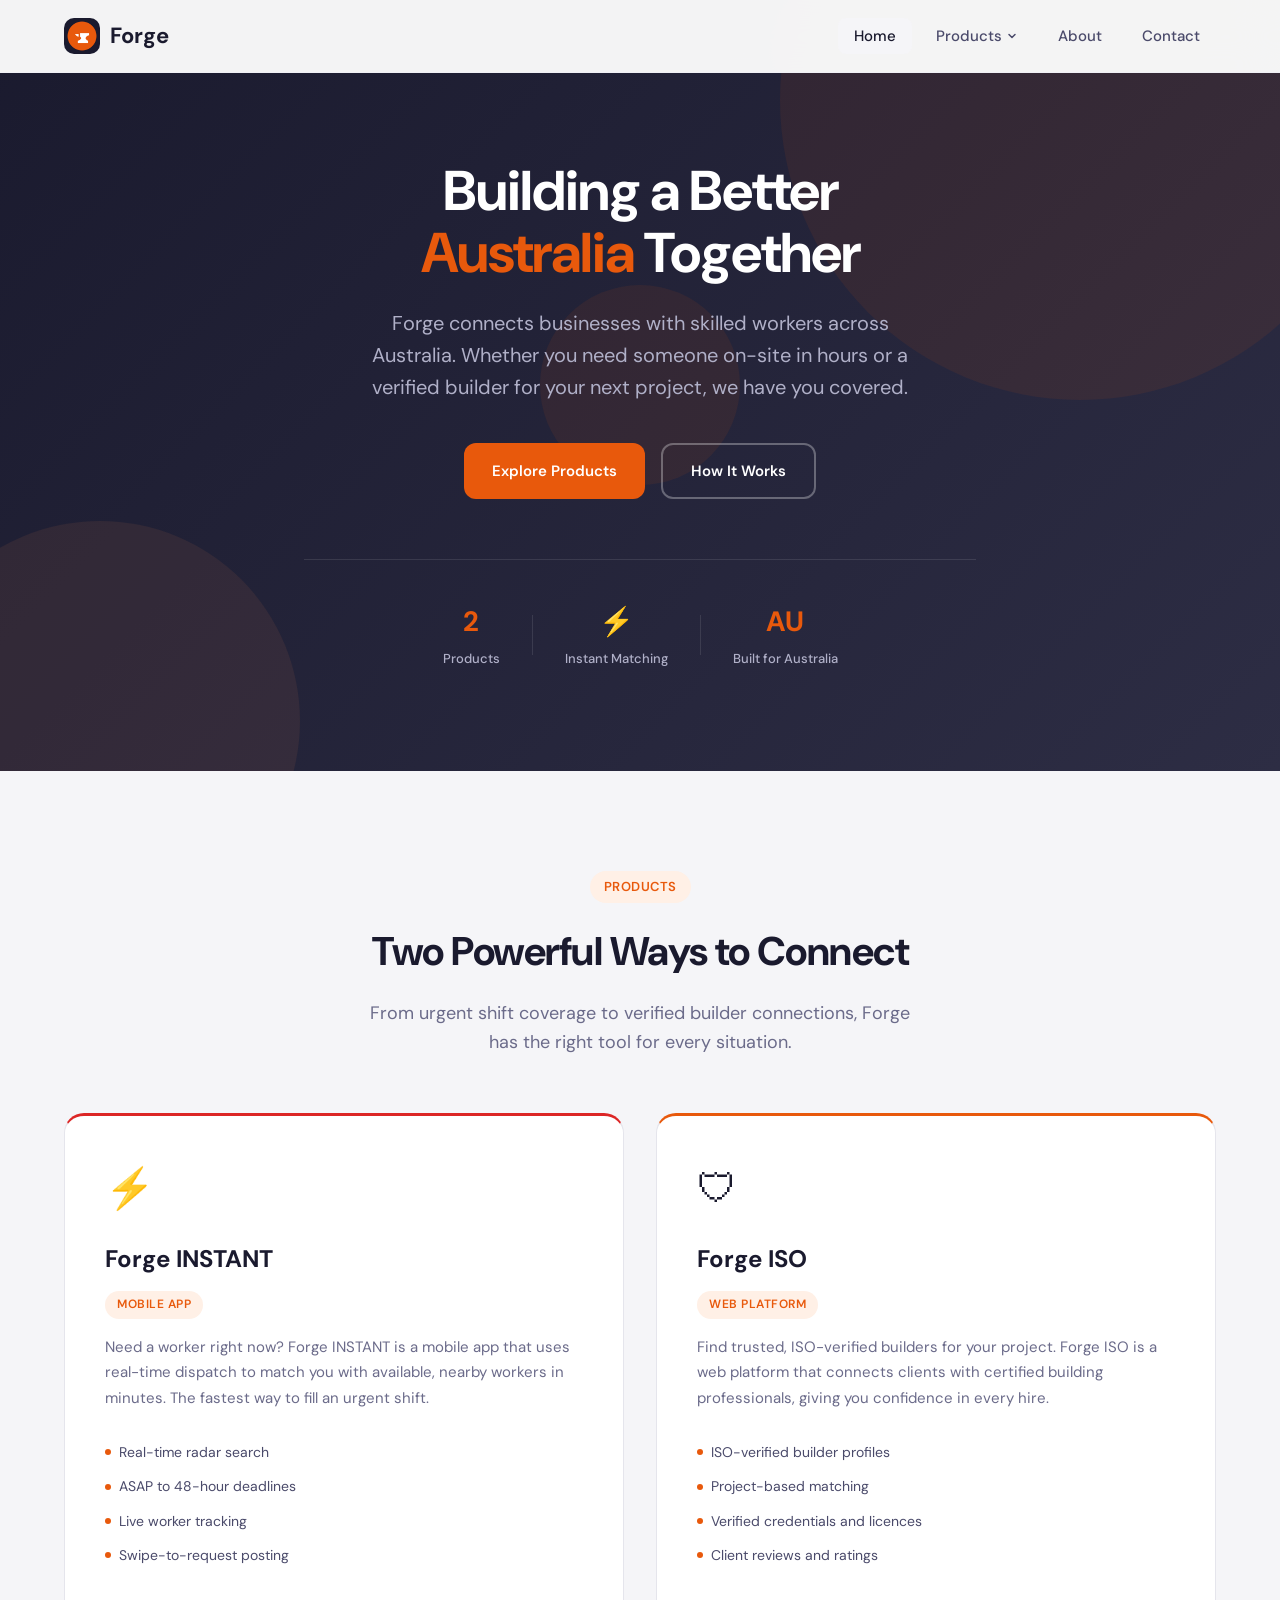
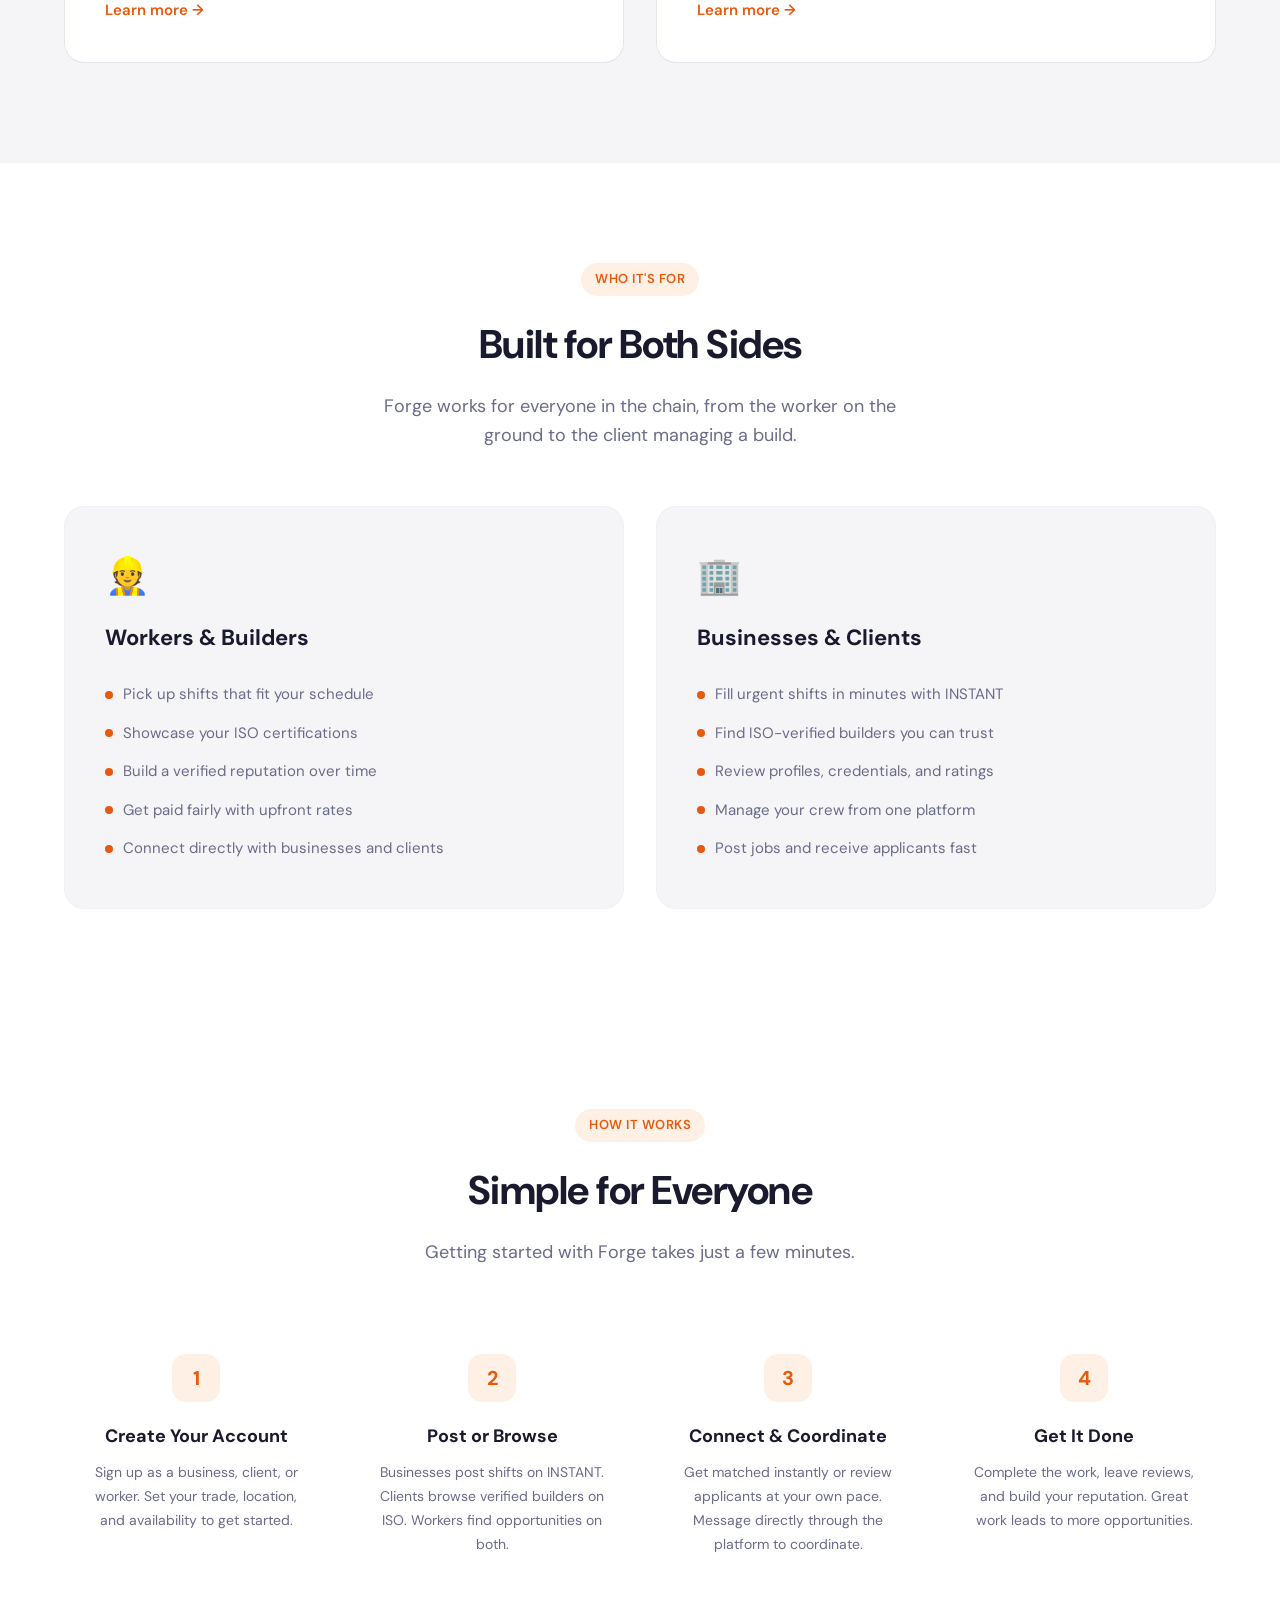
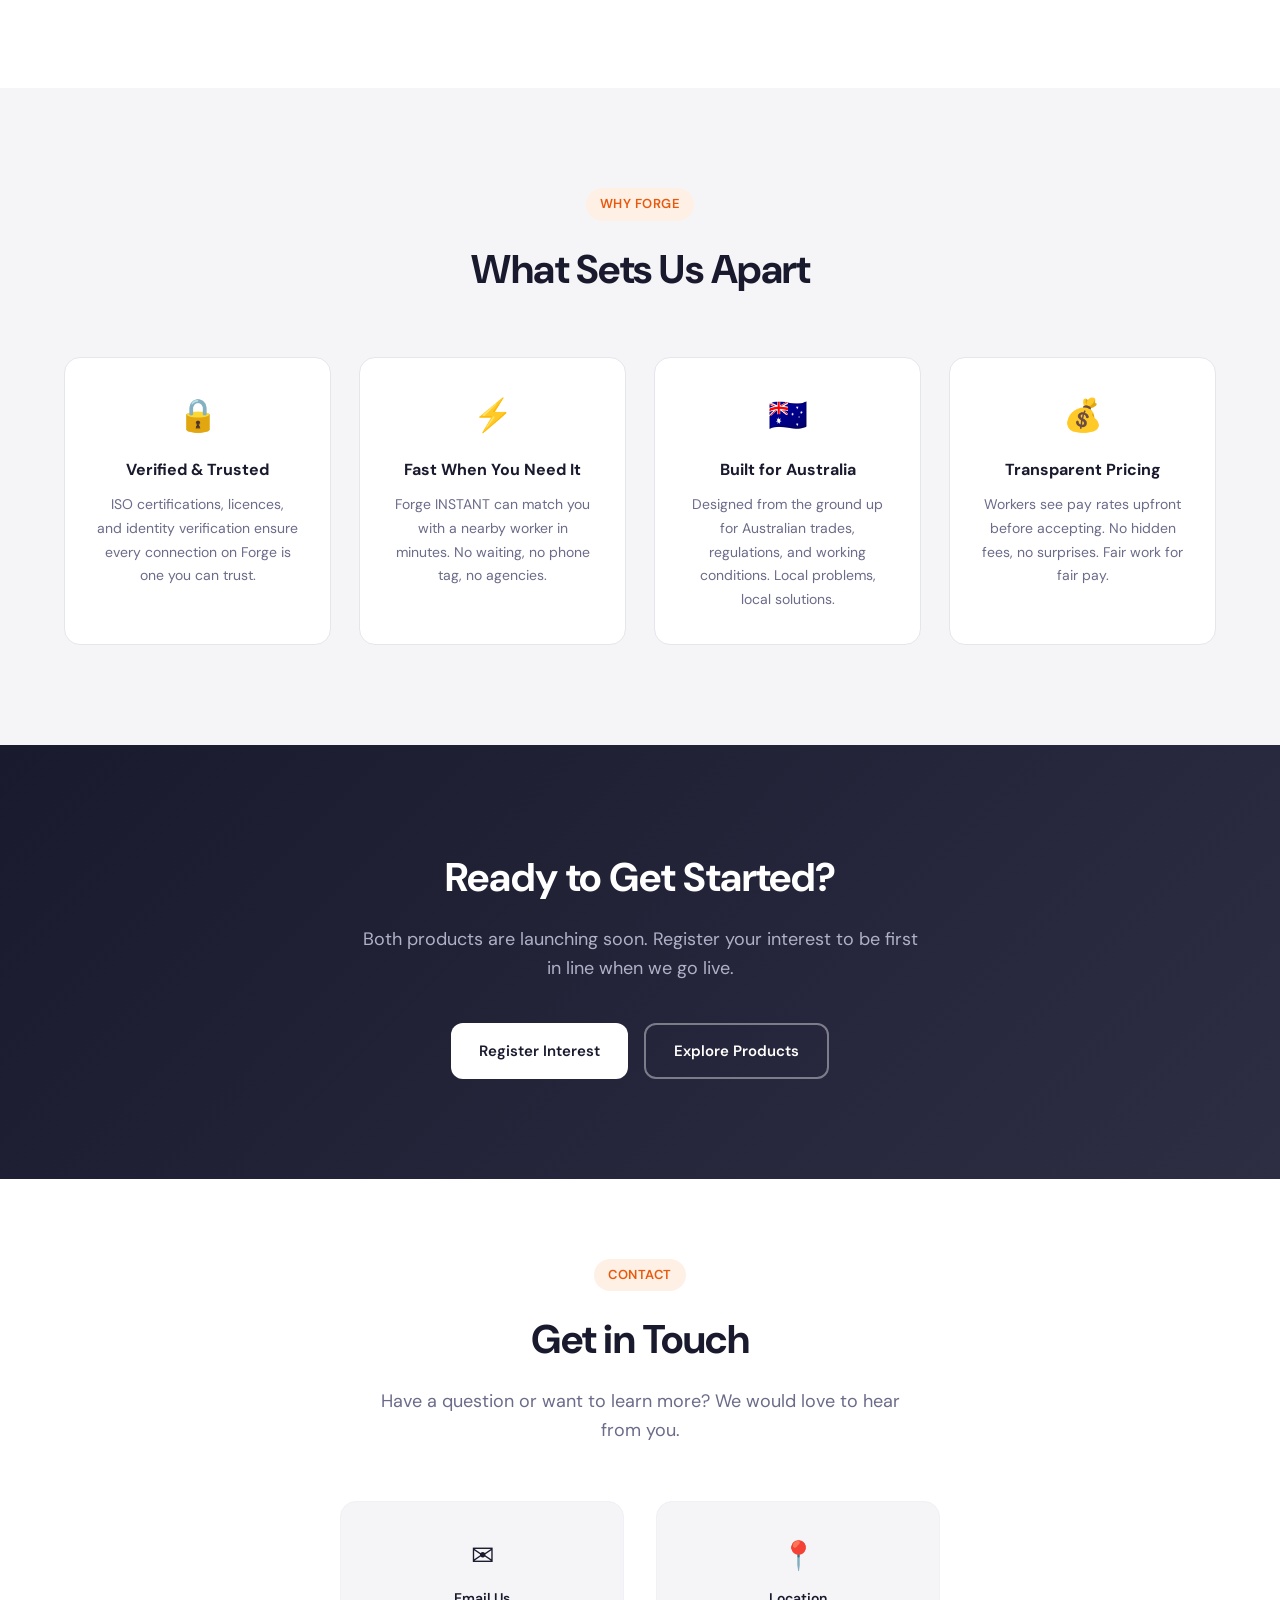
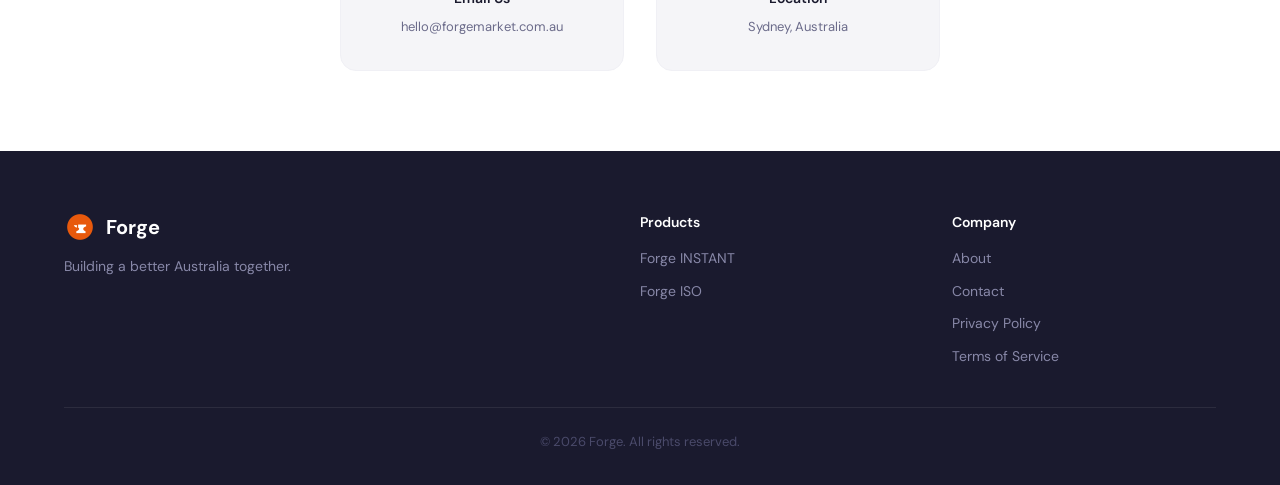
==== commit 60a4fb24: "Update CTAs to register interest - apps not yet on app stores Co-Authored-By: Claude Opus 4.6 (1M co" ====
--- a/index.html
+++ b/index.html
@@ -251,10 +251,10 @@
     <div class="container">
       <div class="cta-content">
         <h2 class="cta-title">Ready to Get Started?</h2>
-        <p class="cta-subtitle">Download the Forge INSTANT app for urgent shifts, or visit Forge ISO to find verified builders for your next project.</p>
+        <p class="cta-subtitle">Both products are launching soon. Register your interest to be first in line when we go live.</p>
         <div class="cta-buttons">
-          <a href="forge-instant.html" class="btn btn-white">Forge INSTANT App</a>
-          <a href="forge-iso.html" class="btn btn-white-outline">Forge ISO Platform</a>
+          <a href="#contact" class="btn btn-white">Register Interest</a>
+          <a href="#products" class="btn btn-white-outline">Explore Products</a>
         </div>
       </div>
     </div>
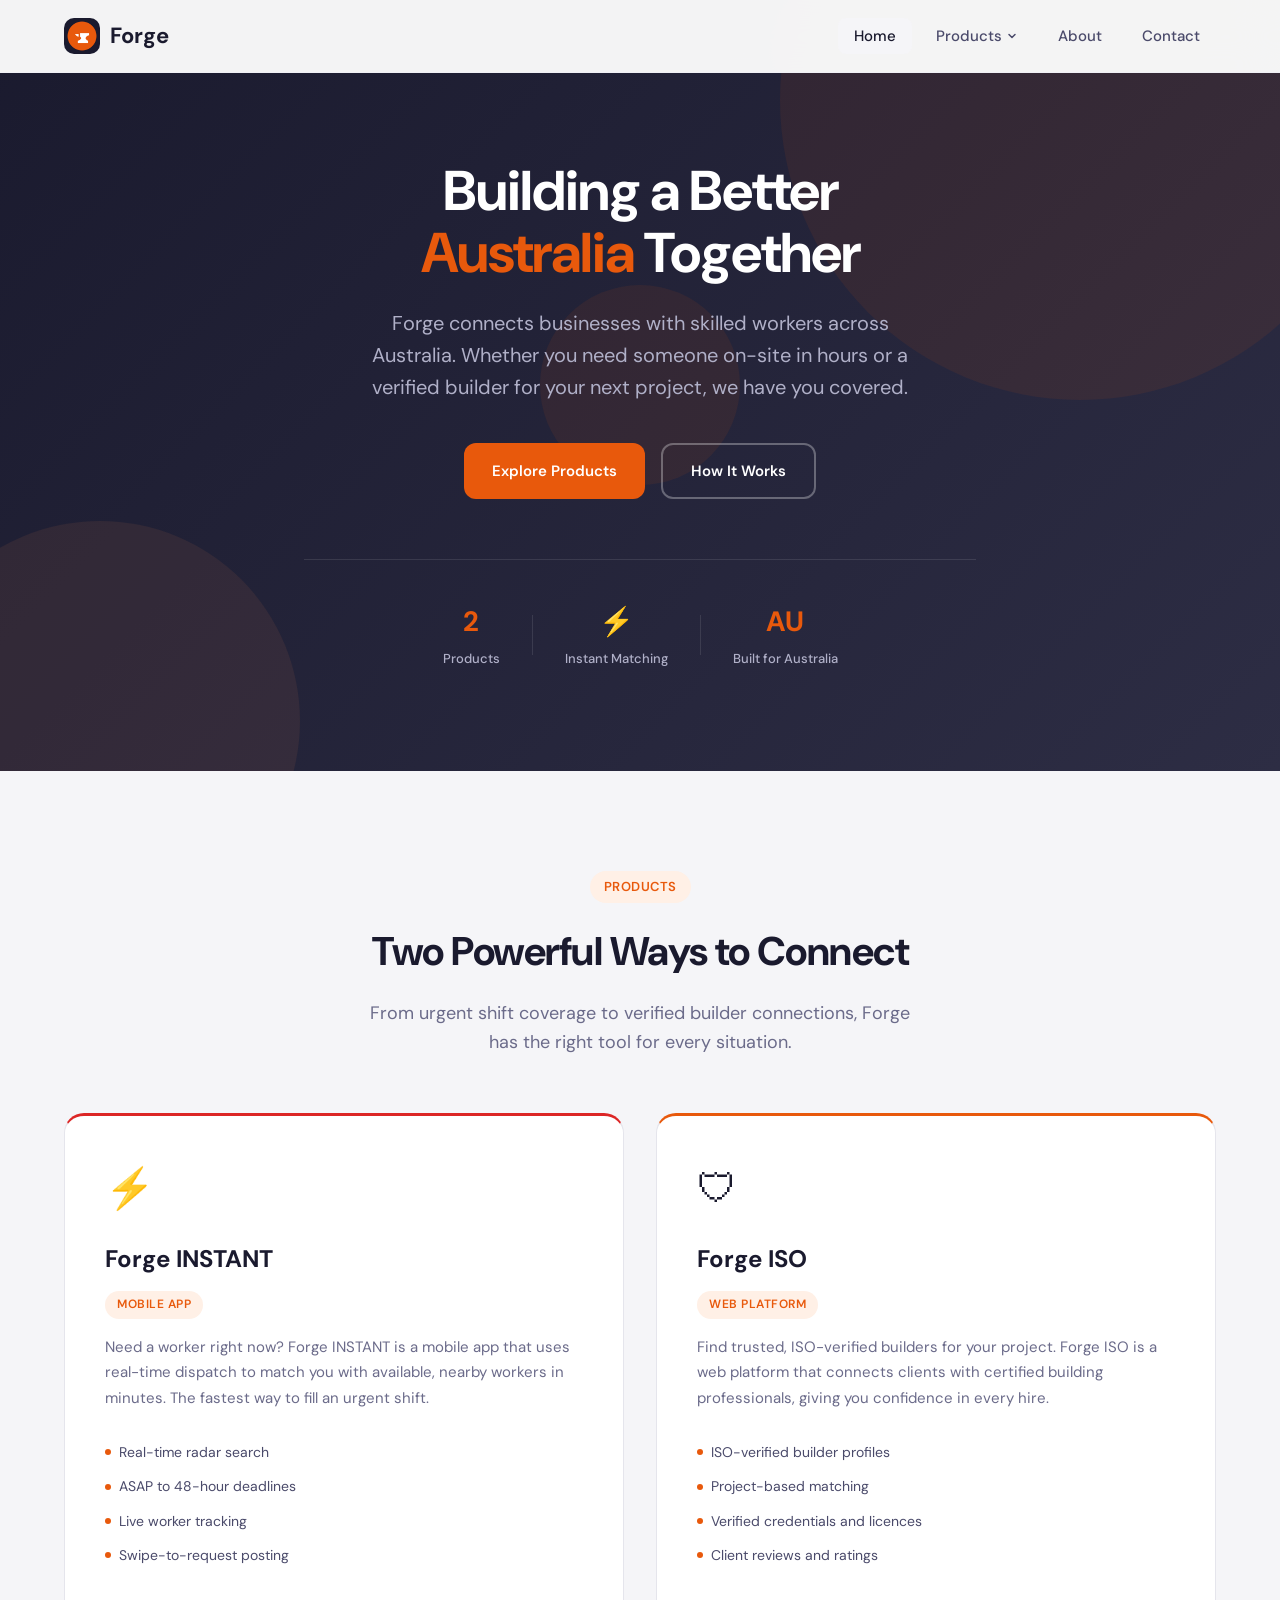
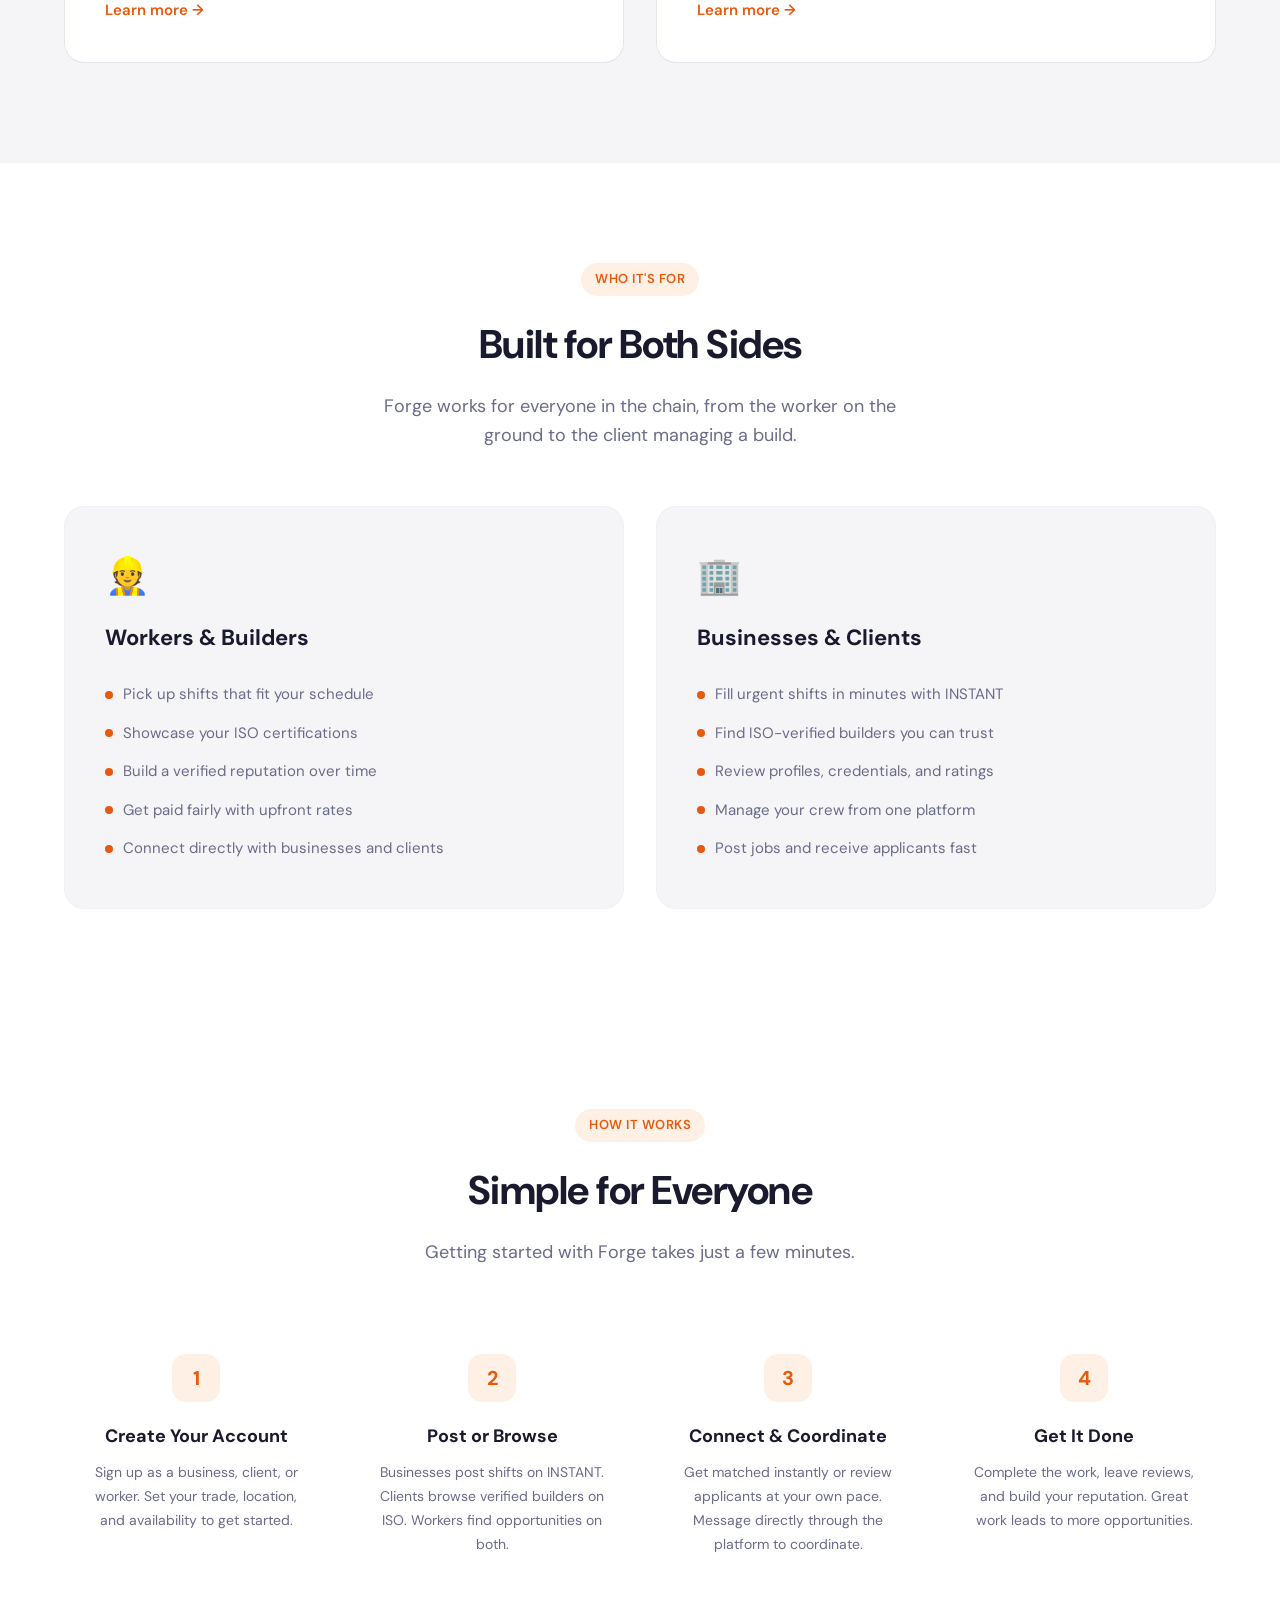
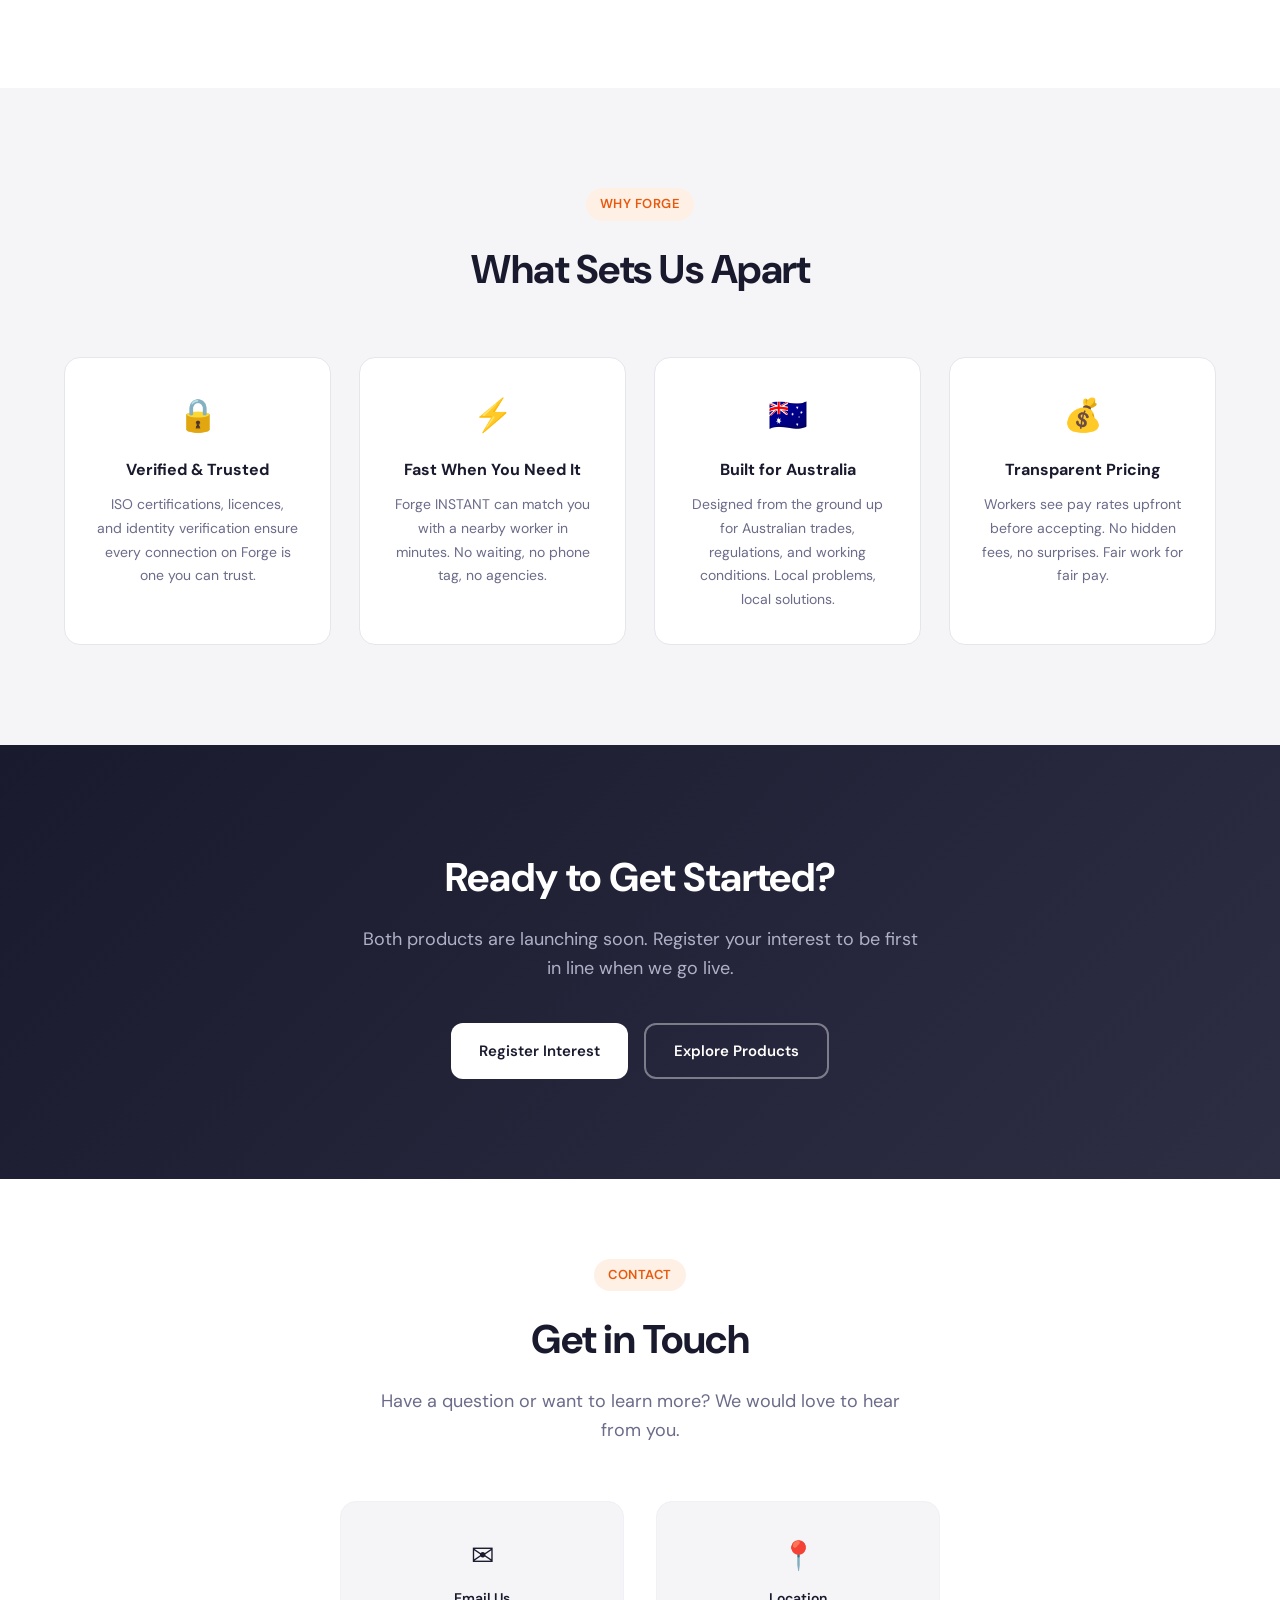
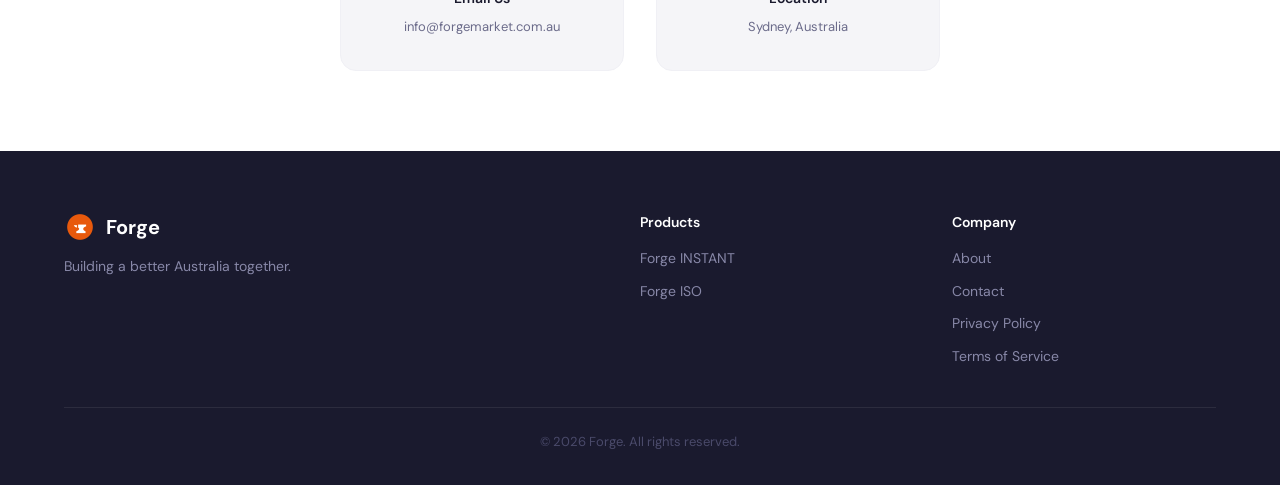
==== commit 622b4958: "Update contact email to info@forgemarket.com.au Co-Authored-By: Claude Opus 4.6 (1M context) <norepl" ====
--- a/index.html
+++ b/index.html
@@ -269,10 +269,10 @@
         <p class="section-subtitle">Have a question or want to learn more? We would love to hear from you.</p>
       </div>
       <div class="contact-info">
-        <a href="mailto:hello@forgemarket.com.au" class="contact-card">
+        <a href="mailto:info@forgemarket.com.au" class="contact-card">
           <span class="contact-icon">&#9993;</span>
           <span class="contact-label">Email Us</span>
-          <span class="contact-detail">hello@forgemarket.com.au</span>
+          <span class="contact-detail">info@forgemarket.com.au</span>
         </a>
         <a href="#" class="contact-card">
           <span class="contact-icon">&#128205;</span>
